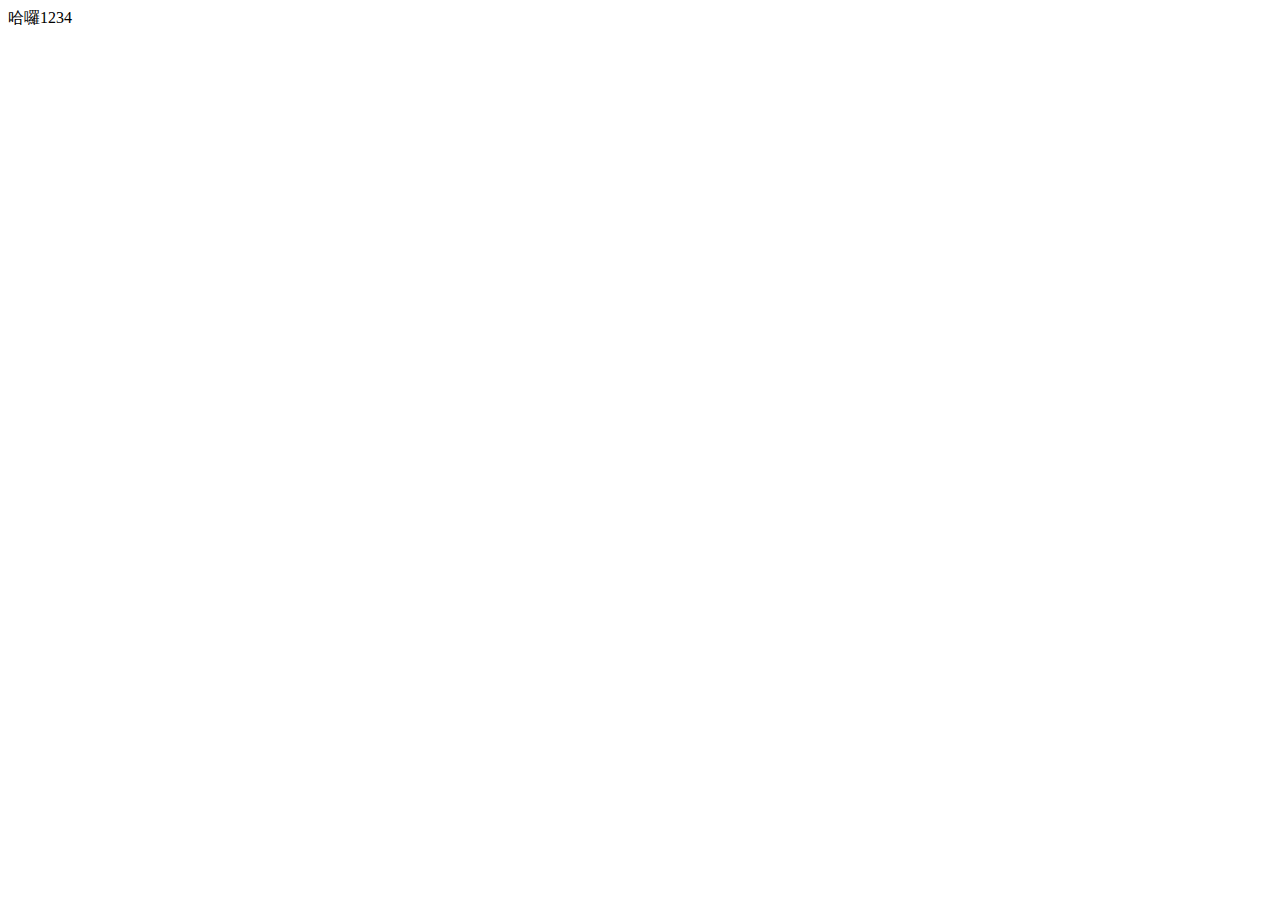
==== index.html @ 0e800beb "0907-桃園國際智慧城市-v0" ====
<!DOCTYPE html>
<html lang="zh-Hant">

<head>
	<meta http-equiv="Content-Type" content="text/html; charset=UTF-8">
	<title>
		桃園國際智慧城市</title>
	<meta name="google-site-verification" content="nozOqZHqlLv5Le445SuJELVwEjIlcJrhRwo9weWp9HE">
	<meta http-equiv="X-UA-Compatible" content="IE=edge">
	<meta name="description" content="">
	<meta name="viewport" content="width=device-width, initial-scale=1">
	<link rel="icon" href="/images/favicon.ico" type="image/x-icon">
	<link href="./styles/bootstrap-4.5.3/bootstrap.min.css" rel="stylesheet">
	<link href="./styles/fontawesome-free-5.15.2/css/all.css" rel="stylesheet" type="text/css">
	<link href="./styles/theme_19.1.css" rel="stylesheet" type="text/css">
	<style type="text/css"></style>

</head>

<body>
哈囉1234
</body>

<script type="text/javascript" src="./script/jquery-3.5.1.min.js"></script>
<script type="text/javascript" src="./script/bootstrap-4.5.3/bootstrap.min.js"></script>
<script type="text/javascript" src="./script/bootstrap-4.5.3/bootstrap.js"></script>

<script>

</script>



</html>
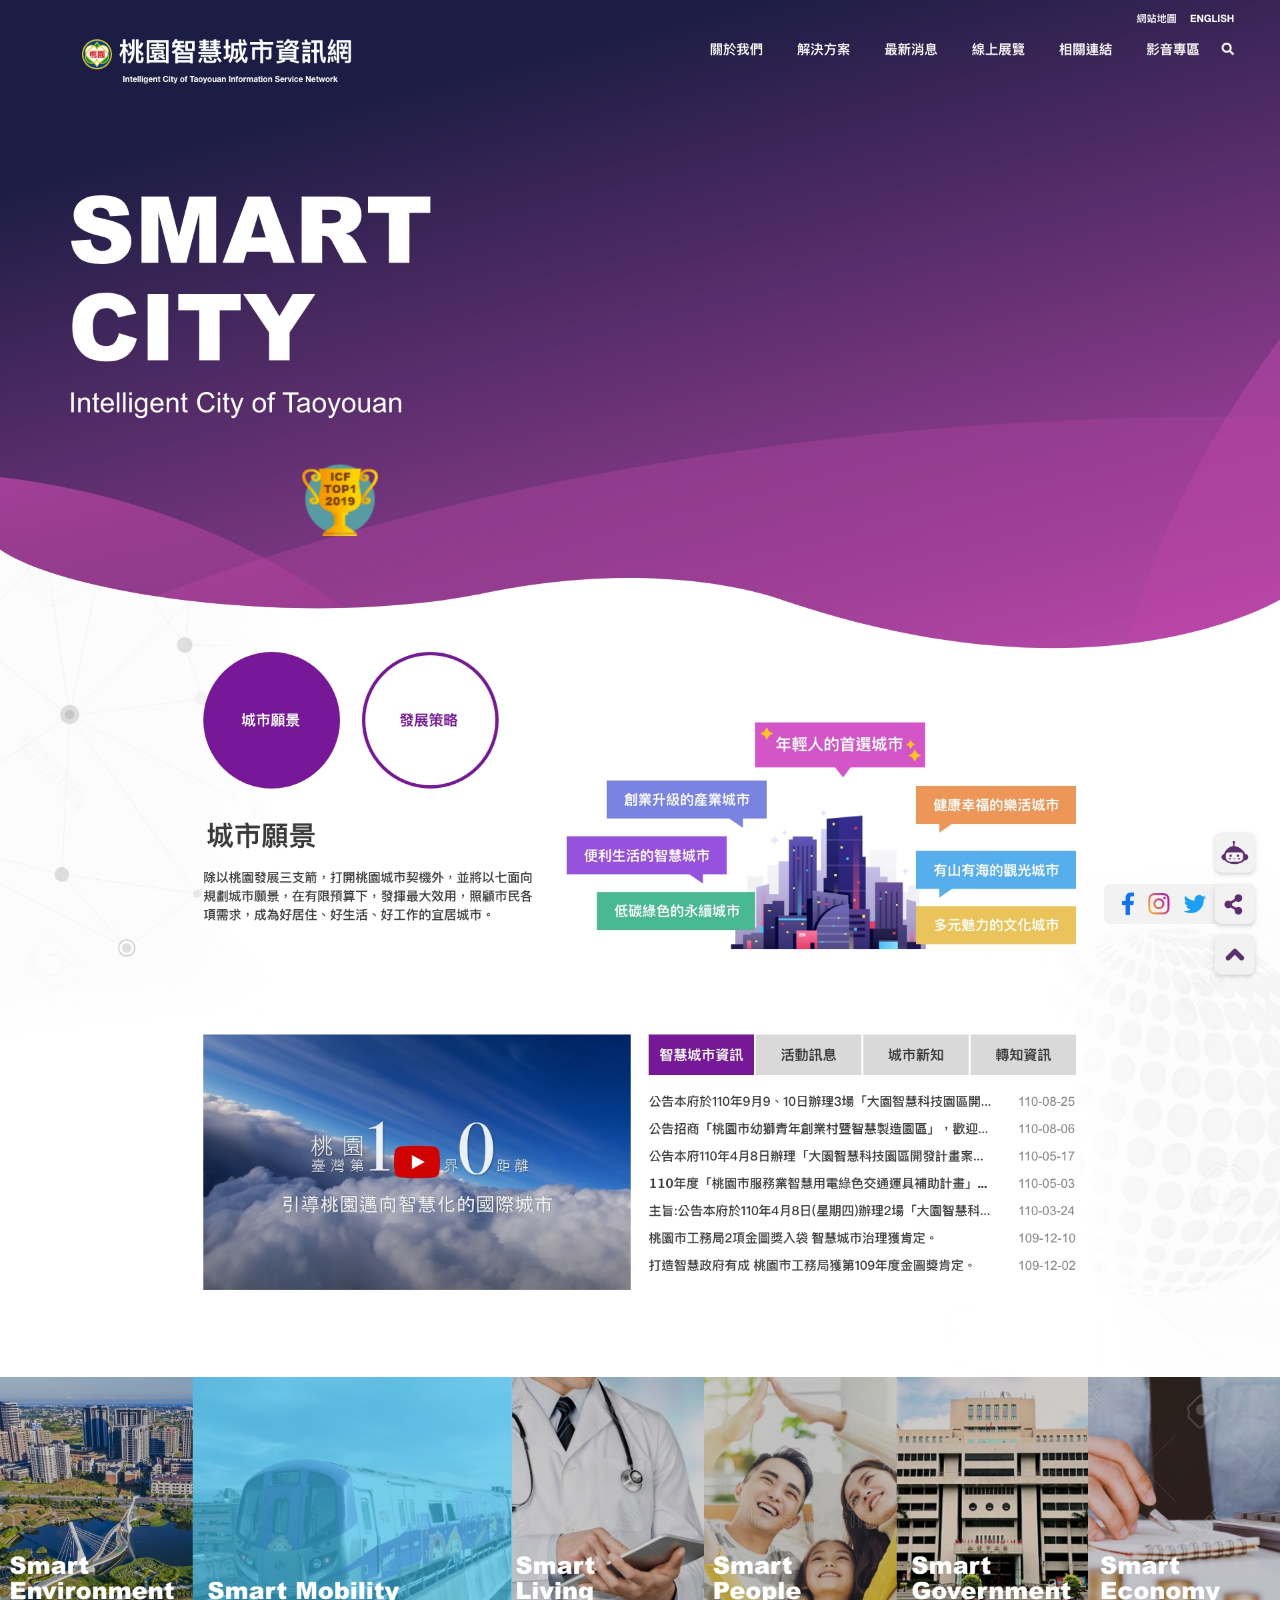
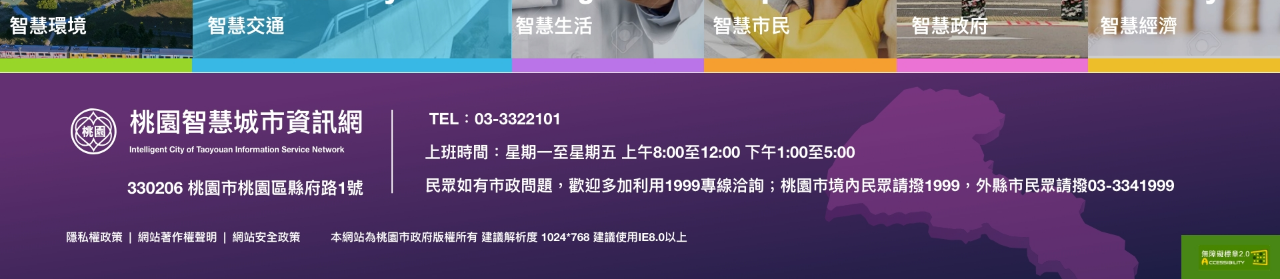
==== commit 7070b73b: "0907-國際智慧城市-v1" ====
--- a/index.html
+++ b/index.html
@@ -18,7 +18,7 @@
 </head>
 
 <body>
-哈囉1234
+	<img class="w-100" src="./img/indexBack.jpg" alt="">
 </body>
 
 <script type="text/javascript" src="./script/jquery-3.5.1.min.js"></script>
--- a/styles/theme_19.1.css
+++ b/styles/theme_19.1.css
@@ -0,0 +1,20410 @@
+@import url(//fonts.googleapis.com/css?family=Ubuntu:300,400,500,700,300italic,400italic,500italic,700italic);
+@import url(//fonts.googleapis.com/css?family=Open+Sans:300italic,400italic,600italic,700italic,800italic,400,300,600,700,800);
+
+
+/* g-來附議/想提議 13764 */
+/* r-來監督 14622 */
+/*j-參與式預算_首頁/聯絡我們/歷史紀錄/搜尋結果頁/來附議首頁明頁 14869 */
+:root {
+    --primary: #F5DF4D !important;
+    --primary-second: #fff9d0 !important;
+    --primary-opacity: #f5df4da7 !important;
+    --primary-light: #FFFCEA !important;
+    --primary-hover: #e1cc48 !important;
+    --secondary: #48ABC3 !important;
+    --secondary-light: #f5fbfc !important;
+    --gray: #ACACAC !important;
+    --gray-text: #989898 !important;
+    --gray-lighter: #E3E0E0 !important;
+    --gray-light: #f0f0f0 !important;
+    --gray-lightest: #f0f0f0 !important;
+    --gray-hover: #c6c6c6 !important;
+    --dark: #4B4B4B !important;
+    --blue: #48ABC3 !important;
+    --blue-focus: #3e99af !important;
+    --white: #FFF !important;
+    --black: #4B4B4B !important;
+    --alert: #f76570 !important;
+    --light: #f7f7f7 !important;
+    --th-orange: #facc4f;
+    --th-blue: #91d2f5;
+    --th-pink: #f49797;
+    --blue-focus: #3e99af !important;
+    --white: #FFF !important;
+    --black: #4B4B4B !important;
+    --alert: #f76570 !important;
+    --line-green: #00d300 !important;
+    --fb-blue: #6690d9;
+    --link-hover: #5477b4;
+    --img-bg: #edf7f9 !important;
+    --wrap-bg: #f3f3f3 !important;
+
+}
+
+body,
+div,
+dl,
+dt,
+dd,
+ul,
+ol,
+li,
+h1,
+.h1,
+h2,
+.h2,
+h3,
+.h3,
+h4,
+.h4,
+h5,
+.h5,
+h6,
+.h6,
+pre,
+form,
+fieldset,
+blockquote {
+    margin: 0;
+    padding: 0;
+    font-weight: normal !important;
+    font-size: 18px;
+    -webkit-print-color-adjust: exact;
+    line-height: 1.45;
+}
+
+ol li {
+    margin-left: 22px;
+}
+
+h2 {
+    font-size: 30px;
+    display: flex !important;
+    align-items: center !important;
+    font-weight: 500 !important;
+}
+
+h2 i {
+    margin-right: 10px;
+}
+
+h2 img {
+    margin-right: 10px;
+}
+
+input[type=checkbox]+label,
+input[type=radio]+label {
+    width: auto;
+}
+
+
+.input:focus,
+textarea:focus,
+.form-control:focus {
+    outline: none !important;
+    box-shadow: 0 0 0 0.2rem var(--secondary) !important;
+}
+
+.note-wrap.accordion button:focus {
+    outline: none !important;
+    box-shadow: 0 0 0 0.2rem var(--secondary) !important;
+}
+
+.note-wrap.accordion button:focus {
+    padding: 10px 20px !important;
+    ;
+}
+
+button:focus {
+    outline: none !important;
+    box-shadow: 0 0 0 0.2rem var(--secondary) !important;
+}
+
+.selection textarea:focus,
+.select2-container:focus,
+.select2-container--default .select2-search--inline .select2-search__field:focus {
+    outline: none !important;
+    border: none !important;
+    border-color: transparent !important;
+}
+
+.selection textarea:focus {
+    top: -2px;
+    left: -2px;
+    width: 100%;
+    height: 43px !important;
+    padding: 8px 16px;
+    border-radius: 30px;
+    -webkit-border-radius: 30px;
+    -moz-border-radius: 30px;
+    -ms-border-radius: 30px;
+    -o-border-radius: 30px;
+}
+
+a {
+    display: inline-block;
+    color: var(--dark) !important;
+    cursor: pointer;
+    text-decoration: none !important;
+}
+
+[type=button] {
+    -webkit-appearance: none;
+}
+
+.modal-body a {
+    color: var(--blue) !important;
+}
+
+a:hover {
+    text-decoration: none !important;
+}
+
+::selection {
+    background-color: #f6eb94;
+}
+
+p,
+.card-title {
+    margin-bottom: 0.6rem;
+}
+
+.btn-primary,
+#endorsePage a button,
+.black_btn_1,
+.ui-dialog .ui-dialog-buttonpane button {
+    color: var(--dark) !important;
+    background-color: var(--primary) !important;
+    border-color: var(--primary) !important;
+}
+
+.btn-primary-b {
+    color: var(--dark) !important;
+    background-color: var(--primary) !important;
+    border-color: var(--primary) !important;
+    padding: 10px 30px !important;
+}
+
+
+#endorsePage a .btn-close-b {
+    color: var(--dark) !important;
+    background-color: var(--gray-lighter) !important;
+    border-color: var(--gray-lighter) !important;
+    padding: 10px 40px !important;
+    word-break: keep-all;
+}
+
+.btn-close-b {
+    color: var(--dark) !important;
+    background-color: var(--gray-lighter) !important;
+    border-color: var(--gray-lighter) !important;
+    padding: 10px 40px !important;
+    word-break: keep-all;
+}
+
+.btn-close-b:hover {
+    background-color: var(--gray-hover) !important;
+}
+
+
+
+.btn-primary-outline,
+#endorsePage .gray_btn {
+    color: var(--dark) !important;
+    background-color: var(--white) !important;
+    font-weight: 600 !important;
+    border: 1px solid var(--primary) !important;
+}
+
+.btn-primary-outline {
+    padding: 10px 30px !important;
+}
+
+.btn-primary-outline-b {
+    color: var(--dark) !important;
+    background-color: var(--white) !important;
+    border: 2px solid var(--primary) !important;
+    padding: 8px 40px !important;
+    width: auto;
+}
+
+.btn-primary-outline:hover,
+.btn-primary-outline-b:hover,
+#endorsePage .gray_btn:hover {
+    background-color: var(--primary) !important;
+}
+
+
+.btn-primary-outline {
+    color: var(--dark) !important;
+    font-weight: 600 !important;
+}
+
+.aabtn-content {
+    position: absolute;
+    top: -17px;
+}
+
+label {
+    display: inline-block;
+    position: relative;
+    margin: 0.6rem 0 0.3rem !important;
+    width: 100%;
+    cursor: pointer;
+}
+
+label span {
+    white-space: nowrap;
+}
+
+input,
+select,
+span.select2-container--focus,
+.select2-selection--multiple {
+    position: relative;
+    width: 100%;
+    height: 50px !important;
+    padding: 10px 16px;
+    margin-bottom: 0.5rem;
+    border: 1px solid var(--gray-lighter) !important;
+    border-radius: 10px;
+    -webkit-border-radius: 10px;
+    -moz-border-radius: 10px;
+    -ms-border-radius: 10px;
+    -o-border-radius: 10px;
+}
+
+textarea {
+    height: 50px;
+}
+
+select {
+    background: none !important;
+    background-color: none !important;
+}
+
+span.select2-container--focus,
+.select2-selection--multiple {
+    min-height: 50px !important;
+    height: auto !important;
+}
+
+.select2-container .select2-search--inline .select2-search__field {
+    position: absolute;
+    top: 6px;
+    left: 15px;
+    height: 30px !important;
+    width: 100%;
+    padding: 6px;
+    padding-left: 15px;
+}
+
+.select2-search textarea:focus {
+    box-shadow: none !important;
+}
+
+.select2-selection.select2-selection--multiple,
+.select2-selection.select2-selection--multiple:focus,
+.select2-search__field,
+.select2-search__field:focus {
+    border: none !important;
+    outline: none !important;
+}
+
+.select2-container--open .select2-dropdown--below,
+.select2-selection.select2-selection--multiple {
+    border: 1px solid var(--gray-lighter) !important;
+    border-radius: 5px;
+    -webkit-border-radius: 5px;
+    -moz-border-radius: 5px;
+    -ms-border-radius: 5px;
+    -o-border-radius: 5px;
+}
+
+ul.select2-selection__rendered {
+    display: inherit !important;
+    white-space: initial;
+}
+
+ul.select2-selection__rendered li {
+    margin: 5px !important;
+}
+
+.select2-container--default .select2-selection--multiple {
+    min-width: 243px;
+    margin-right: 20px;
+}
+
+.select2-container--default .select2-selection--multiple .select2-selection__choice {
+    background-color: var(--gray-light) !important;
+    border: none !important;
+    z-index: 9;
+}
+
+.select2-selection.select2-selection--multiple {
+    padding-top: 6px !important;
+}
+
+.select2-container--open:focus,
+.select2-container--below.select2-container--focus {
+    margin-bottom: 0;
+    border: none !important;
+}
+
+span.select2-container--focus {
+    padding: 0 !important;
+}
+
+.select2-selection__clear {
+    display: none;
+}
+
+.select2-selection__choice__remove {
+    border: none !important;
+}
+
+input,
+select,
+.select2-selection.select2-selection--multiple {
+    border-radius: 50px !important;
+    -webkit-border-radius: 50px !important;
+    -moz-border-radius: 50px !important;
+    -ms-border-radius: 50px !important;
+    -o-border-radius: 50px !important;
+}
+
+select {
+    max-width: 300px;
+}
+
+.signup-page select {
+    max-width: 100%;
+}
+
+/* textarea {
+    height: 120px;
+} */
+
+.icon-input-group input,
+.icon-input-group textarea,
+.icon-input-group select {
+    text-indent: 2rem;
+}
+
+h2:before {
+    margin-right: 10px;
+}
+
+div[class*="-page"] h2:before,
+.icon-input-group label:before,
+label.required:after,
+.i-eye {
+    content: "";
+    position: absolute;
+    left: 0;
+    top: -5px;
+    width: 40px;
+    height: 40px;
+    background-position: center;
+    background-repeat: no-repeat;
+    z-index: 1;
+}
+
+label.required:after {
+    content: "*";
+    top: 6px;
+    left: 38px;
+    color: var(--gray);
+    font-size: 0.9rem;
+    z-index: 2;
+    background-image: none;
+}
+
+.signin-page .h5 {
+    border-top: 2px dashed var(--gray-light);
+    padding-top: 22px;
+    margin: 1.4rem 4.5rem;
+    width: 70%;
+}
+
+.signin-page .login-type-wrap {
+    width: 38%;
+}
+
+@media screen and (max-width:980px) {
+    .signin-page .login-type-wrap {
+        width: 70%;
+    }
+}
+
+@media screen and (max-width:580px) {
+    .signin-page .login-type-wrap {
+        width: 90%;
+    }
+
+    .signin-page .h5 {
+        margin: 1.4rem 0rem;
+    }
+
+}
+
+.signin-page h2:before {
+    background-image: url(../images/i-signin.svg);
+}
+
+.signup-page h2:before {
+    background-image: url(../images/i-signup.svg);
+}
+
+.propose-page h2::before {
+    background-image: url(../images/i-propose.svg);
+    top: -5px;
+}
+
+
+
+.policy-page h2:before {
+    background-image: url(../images/title-icon-opinion.svg);
+}
+
+.proposal-read-page h2:before,
+.proposal-send-page h2:before {
+    content: url(../images/i-proposal.svg) !important;
+    left: 9px !important;
+    top: -1px !important;
+}
+
+.budget-proposal-page h2:before {
+    content: url(../images/i-proposal.svg) !important;
+    left: 9px !important;
+    top: -1px !important;
+}
+
+
+.icon-input-group label {
+    position: relative;
+}
+
+.icon-input-group label:before {
+    left: 14px;
+    top: 3px;
+}
+
+.icon-input-group label.name:before {
+    background-image: url(../images/i-person.svg);
+}
+
+.icon-input-group label.link:before {
+    background-image: url(../images/i-link.svg);
+}
+
+.icon-input-group label.voting:before {
+    background-image: url(../images/i-vote.svg);
+}
+
+.icon-input-group label.idcard:before {
+    background-image: url(../images/i-idcard.svg);
+}
+
+.icon-input-group label.image:before {
+    background-image: url(../images/i-image.svg);
+}
+
+.icon-input-group label.title:before {
+    background-image: url(../images/i-title.svg);
+}
+
+.icon-input-group label.youtube:before {
+    background-image: url(../images/i-youtube.svg);
+}
+
+.icon-input-group label.pdffile:before {
+    background-image: url(../images/i-pdffile.svg);
+}
+
+.icon-input-group label.article:before {
+    background-image: url(../images/i-article.svg);
+}
+
+.icon-input-group label.money:before {
+    background-image: url(../images/i-budget.svg);
+    top: 5px;
+}
+
+/* .icon-input-group label.joinweb:before {
+    background-image: url(../images/i-joinweb.svg);
+} */
+
+.icon-input-group label.slideshare:before {
+    background-image: url(../images/i-slideshare.svg);
+}
+
+.icon-input-group .city:before {
+    background-image: url(../images/i-address.svg);
+    top: 8px;
+}
+
+.icon-input-group label.content:before {
+    background-image: url(../images/i-content.svg);
+    top: 0px;
+}
+
+.icon-input-group .password:before {
+    background-image: url(../images/i-lock.svg);
+}
+
+.i-eye {
+    top: 3px;
+    left: auto;
+    right: 15px;
+    padding: 0;
+    background-color: #fff;
+}
+
+.i-eye img {
+    display: none;
+}
+
+.i-eye.show .i-eye-closed,
+.i-eye .i-eye-open {
+    display: inline-block;
+}
+
+.i-eye.show .i-eye-open {
+    display: none;
+}
+
+.icon-input-group .email:before {
+    background-image: url(../images/i-email.svg);
+}
+
+.icon-input-group .phone:before {
+    background-image: url(../images/i-phone.svg);
+    top: 6px;
+}
+
+a:focus,
+button:focus,
+input:focus,
+.menu_btn:focus,
+span.select2-container--focus,
+*:focus,
+.top .nav li.member .show:focus,
+.top .tool_bar .tool .tool_6 .show:focus,
+.top .nav li.fb:focus a,
+.top .nav li.fb a:focus,
+.discuss_top ul:first-child li select:focus,
+.discuss_box .new .add_tool .right_part_1 .visit_form .input:focus,
+.chart_area .right_part select:focus,
+.chart_area .right_part input:focus,
+.sequence_tool ul li select:focus,
+.input_ckbox.cfix:focus,
+input.cfocus:focus {
+    border: none;
+    outline: 2px solid var(--blue-focus);
+}
+
+button {
+    background-color: rgba(255, 255, 255, 0);
+}
+
+.alert-wrap {
+    padding-left: 18px;
+    font-size: .9rem;
+}
+
+.alert-wrap img {
+    width: 15px;
+    vertical-align: sub;
+}
+
+.alert {
+    color: var(--alert);
+    padding: 0px 0 0 2px;
+}
+
+.extra-link-loca {
+    position: absolute;
+    right: 0;
+    font-size: 1rem;
+}
+
+.form-group {
+    margin-bottom: 0 !important;
+    padding: 0 10px;
+}
+
+form.apply label {
+    display: inline-flex;
+    align-items: center;
+}
+
+form.apply label p {
+    margin-bottom: 0;
+    font-weight: normal !important;
+}
+
+.form-group input[type=checkbox]+label:before,
+.form-group input[type=checkbox]:checked+label:before,
+.form-group input[type=radio]+label:before,
+.form-group input[type=radio]:checked+label:before,
+input.bigCheckbox {
+    width: 35px;
+    height: 35px;
+}
+
+input.bigCheckbox {
+    display: inline-block;
+    margin-top: 0;
+    transform: inherit;
+    font-size: inherit;
+    zoom: 0;
+}
+
+.form-group input[type=checkbox]+label:before,
+.form-group input[type=checkbox]:checked+label:before,
+.form-group input[type=radio]+label:before,
+.form-group input[type=radio]:checked+label:before {
+    content: '';
+    top: 1px;
+    left: 0;
+    position: relative;
+    display: inline-block;
+    vertical-align: middle;
+    border: 1px solid var(--gray);
+    padding: 10px;
+    margin-right: 8px;
+    border-radius: 3px;
+    -webkit-border-radius: 3px;
+    -moz-border-radius: 3px;
+    -ms-border-radius: 3px;
+    -o-border-radius: 3px;
+}
+
+.form-group .eight-icon-wrapper input[type=checkbox]+label:before {
+    border-color: #000;
+    background-color: var(--primary) !important;
+    border-radius: 50%;
+    width: 7.9em;
+    height: 7.9em;
+    position: relative;
+    right: 50px !important;
+    margin: 0px !important;
+    opacity: 0;
+}
+
+
+.form-group input[type=checkbox]:checked+label:before {
+    border-color: var(--primary);
+    background-color: var(--primary);
+}
+
+.form-group input[type=checkbox]:checked+label:after,
+.form-group input[type=radio]:checked+label:after {
+    content: '';
+    position: absolute;
+    top: 11px;
+    left: 13px;
+    width: 20px;
+    height: 15px;
+    background-image: url(../images/i-checked-dark.svg);
+}
+
+.form-group input[type=radio]+label:before,
+.form-group input[type=radio]:checked+label:before,
+.form-group input[type=radio]:checked+label:after {
+    border-radius: 50%;
+    -webkit-border-radius: 50%;
+    -moz-border-radius: 50%;
+    -ms-border-radius: 50%;
+    -o-border-radius: 50%;
+}
+
+.form-group input[type=checkbox]:checked+label:after,
+.form-group input[type=radio]:checked+label:after {
+    content: '';
+    position: absolute;
+    top: 11px;
+    left: 9px;
+    width: 20px;
+    height: 15px;
+    background-image: url(../images/i-checked-dark.svg);
+    z-index: 9;
+}
+
+.form-group input[type=radio]:checked+label:after {
+    content: '';
+    position: absolute;
+    top: 7px;
+    left: 6px;
+    width: 23px;
+    height: 23px;
+    background-color: var(--primary);
+    background-image: none;
+    border: 2px solid #fff;
+}
+
+.form-group input[type=checkbox],
+.form-group input[type=radio] {
+    display: none;
+    padding: 0;
+    margin-bottom: 0;
+    height: initial;
+    width: initial;
+}
+
+.form-group input[type=checkbox]+label,
+.form-group input[type=radio]+label {
+    margin-right: 15px !important;
+}
+
+.vertical-step-wrap .step {
+    padding-bottom: 10px;
+    margin-bottom: 10px;
+    border-bottom: 2px dashed var(--gray-light);
+}
+
+.vertical-step-wrap li {
+    list-style: none;
+}
+
+.vertical-step-wrap .step:last-child {
+    border: none;
+    margin-bottom: 0;
+    padding-bottom: 0;
+}
+
+::placeholder {
+    color: var(--gray) !important;
+}
+
+textarea::-webkit-input-placeholder {
+    color: var(--gray) !important;
+    font-size: 1.1rem !important;
+}
+
+textarea:-moz-placeholder {
+    /* Firefox 18- */
+    color: var(--gray) !important;
+    font-size: 1.1rem !important;
+}
+
+textarea::-moz-placeholder {
+    /* Firefox 19+ */
+    color: var(--gray) !important;
+    font-size: 1.1rem !important;
+}
+
+textarea:-ms-input-placeholder {
+    color: var(--gray) !important;
+    font-size: 1.1rem !important;
+}
+
+textarea::placeholder {
+    color: var(--gray) !important;
+    font-size: 1.1rem !important;
+}
+
+.order_table {
+    border-collapse: collapse;
+    border-spacing: 0
+}
+
+
+fieldset,
+img {
+    border: 0
+}
+
+img {
+    margin: 0;
+    padding: 0
+}
+
+q:before,
+q:after {
+    content: ''
+}
+
+abbr,
+acronym {
+    border: 0
+}
+
+.ul {
+    list-style: none
+}
+
+.lileft li {
+    float: left
+}
+
+.block,
+.block a,
+.block span {
+    display: block
+}
+
+/* 彈窗 */
+
+.ui-widget-header {
+    margin-top: 8px;
+    margin-left: -5px;
+    width: calc(100% + 10px);
+    text-align: left !important;
+    border-radius: 0 !important;
+    border: 1px solid var(--primary) !important;
+    background: var(--primary) !important;
+    color: var(--dark) !important;
+}
+
+.ui-widget.ui-widget-content {
+    border: 1px solid #fff;
+}
+
+.modal-header,
+.modal-footer {
+    border: none;
+}
+
+.modal-footer-scoller {
+    position: absolute;
+    bottom: 0px;
+    width: 100%;
+    height: 60px;
+    left: 0px;
+    /* Permalink - use to edit and share this gradient: https://colorzilla.com/gradient-editor/#ffffff+0,ffffff+44,ffffff+100&0+0,1+44,1+100 */
+    background: -moz-linear-gradient(top, rgba(255, 255, 255, 0) 0%, rgba(255, 255, 255, 1) 44%, rgba(255, 255, 255, 1) 100%);
+    /* FF3.6-15 */
+    background: -webkit-linear-gradient(top, rgba(255, 255, 255, 0) 0%, rgba(255, 255, 255, 1) 44%, rgba(255, 255, 255, 1) 100%);
+    /* Chrome10-25,Safari5.1-6 */
+    background: linear-gradient(to bottom, rgba(255, 255, 255, 0) 0%, rgba(255, 255, 255, 1) 44%, rgba(255, 255, 255, 1) 100%);
+    /* W3C, IE10+, FF16+, Chrome26+, Opera12+, Safari7+ */
+    filter: progid:DXImageTransform.Microsoft.gradient(startColorstr='#00ffffff', endColorstr='#ffffff', GradientType=0);
+    /* IE6-9 */
+    border-bottom-right-radius: 15px;
+    border-bottom-left-radius: 15px;
+}
+
+.modal-header {
+    width: 100%;
+    margin: 0.8rem 0 0;
+    padding: 0.6rem 2.8rem 0.6rem 0.6rem;
+    background-color: var(--primary);
+
+}
+
+.modal-title {
+    width: 100%;
+    margin: 0 auto;
+    font-weight: bold;
+    font-size: 1.2rem;
+    text-align: center;
+    color: var(--black);
+}
+
+.modal-subtitle {
+    color: var(--blue);
+}
+
+.modal-footer {
+    justify-content: center;
+    padding: 0rem 1rem 2rem;
+}
+
+.modal-dialog {
+    max-width: 80%;
+    min-width: 350px;
+}
+
+.modal-content {
+    border-radius: 1rem;
+    position: relative;
+}
+
+.modal-checkFailed a {
+    display: contents
+}
+
+.agreeWebNorm-wrap a {
+    display: contents
+}
+
+/* .flex-between div {
+    display: flex;
+} */
+
+.header-bg {
+    width: 100%;
+    padding: 0.6rem;
+    text-align: center;
+    background: var(--primary);
+}
+
+.btn-close {
+    position: absolute;
+    right: 18px;
+    top: 30px;
+}
+
+.btn-loca {
+    margin: 20px 0px;
+    width: 100%;
+    text-align: center;
+}
+
+button,
+.btn,
+button.sm,
+.ui-dialog .ui-dialog-buttonpane button {
+    color: var(--dark);
+    outline: none;
+    padding: 3px 12px;
+    border-radius: 30px !important;
+    -webkit-border-radius: 30px !important;
+    -moz-border-radius: 30px !important;
+    -ms-border-radius: 30px !important;
+    -o-border-radius: 30px !important;
+}
+
+button,
+.btn,
+button.sm,
+.pages_show li:last-child button,
+.pages_show span,
+.pages_show li {
+    font-size: 1rem !important;
+}
+
+button:focus,
+.btn.focus,
+.btn:focus,
+.pages_show button {
+    box-shadow: none;
+}
+
+.pages_show input,
+#pageNumberInput {
+    width: inherit;
+    height: inherit;
+    border-radius: 30px;
+    text-align: center;
+}
+
+.btn-primary,
+.pages_show li:last-child button {
+    color: #4b4b4b !important;
+    background-color: var(--primary) !important;
+    border-color: var(--primary) !important;
+}
+
+.modal-header .close {
+    position: absolute;
+    right: 15px;
+    width: auto;
+    font-size: 1.8rem !important;
+}
+
+.pages_show li,
+#naviPageForm label,
+.pages_show select,
+.pages_show input,
+#pageNumberInput {
+    margin-top: 0 !important;
+    margin-bottom: 0 !important;
+}
+
+
+.page_number {
+    display: none;
+}
+
+@media(min-width: 866px) {
+    .pages_show {
+        display: inline-flex !important;
+        align-items: center;
+    }
+}
+
+@media(max-width: 865px) {
+
+    .pages_show li,
+    #naviPageForm label,
+    .pages_show select,
+    .pages_show input,
+    #pageNumberInput {
+        margin-top: 4px !important;
+    }
+}
+
+
+.btn-primary.disabled,
+.btn-primary:disabled {
+    background-color: var(--gray-light) !important;
+    border-color: var(--gray-light) !important;
+    cursor: default;
+}
+
+button.active,
+.btn-primary,
+.btn-primary-outline:hover {
+    color: var(--main);
+    background-color: var(--primary);
+}
+
+.btn-primary:hover,
+.pageination-btn:hover,
+#endorsePage a button:hover,
+.black_btn_1:hover,
+.ui-dialog .ui-dialog-buttonpane button:hover {
+    background-color: var(--primary-hover) !important;
+    border-color: var(--primary-hover) !important;
+}
+
+.btn-primary-outline {
+    background-color: var(--white);
+}
+
+.btn-primary,
+.btn-primary-outline {
+    padding: 8px 40px !important;
+    border: 1px solid var(--primary);
+    transition: .4s;
+    -webkit-transition: .4s;
+    -moz-transition: .4s;
+    -ms-transition: .4s;
+    -o-transition: .4s;
+    white-space: nowrap;
+    margin: 5px;
+    font-size: 1.15rem !important;
+}
+
+.btn-primary.disabled,
+.btn-primary:disabled,
+.black_btn_1.disabled,
+.btn-primary:disabled {
+    background-color: var(--gray-light) !important;
+    border-color: var(--gray-light) !important;
+    cursor: default;
+}
+
+.btn-sm {
+    padding: 8px 35px;
+    font-size: inherit;
+}
+
+button,
+.cursor {
+    cursor: pointer
+}
+
+button,
+input,
+select,
+textarea {
+    border: 0;
+    outline: 0;
+    color: var(--black);
+    margin-left: 5px;
+    margin-right: 5px;
+}
+
+footer textarea.form-control {
+    height: 160px;
+    padding: 11px 16px;
+    border-radius: 15px !important;
+    width: -webkit-fill-available;
+}
+
+.form-row>.col,
+.form-row>[class*=col-] {
+    padding-right: 8px;
+    padding-left: 8px;
+}
+
+button.noBackgroundImage {
+    background-image: none !important
+}
+
+a,
+a:hover {
+    text-decoration: none
+}
+
+a {
+    color: #555
+}
+
+a.line {
+    text-decoration: underline
+}
+
+/** a:hover {
+    color: var(--black) !important
+} **/
+
+.highlight,
+.link {
+    color: var(--secondary) !important
+}
+
+.strong {
+    font-weight: bold
+}
+
+.center {
+    text-align: center
+}
+
+.align_right {
+    text-align: right
+}
+
+.align_img {
+    vertical-align: middle
+}
+
+.scroll_style {
+    position: relative;
+    overflow: hidden
+}
+
+.scroll_area {
+    position: absolute;
+    top: 0;
+    left: 0;
+    width: 9999px
+}
+
+.inline_block {
+    display: inline-block;
+    *display: inline;
+    *zoom: 1
+}
+
+.img_box {
+    width: 185px;
+    height: 185px
+}
+
+/*.img_link {
+    width: 185px;
+    height: 185px;
+    text-align: center
+}
+
+.img_link img {
+    display: inline-block;
+    vertical-align: middle;
+    max-width: 178px;
+    max-height: 181px
+}*/
+
+.auto_img {
+    width: 100%;
+    height: auto
+}
+
+.img_full {
+    width: 100%
+}
+
+.img_half {
+    width: 50%
+}
+
+.hover_style .hover_item {
+    opacity: 0;
+    -moz-opacity: 0;
+    filter: alpha(opacity=0);
+    transition: opacity 1s;
+    -webkit-transition: opacity 1s;
+    -o-transition: opacity 1s;
+    -moz-transition: opacity 1s;
+    -ms-transition: opacity 1s
+}
+
+.hover_style:hover .hover_item {
+    opacity: 1;
+    -moz-opacity: 1;
+    filter: alpha(opacity=100);
+    transition: opacity 1s;
+    -webkit-transition: opacity 1s;
+    -o-transition: opacity 1s;
+    -moz-transition: opacity 1s;
+    -ms-transition: opacity 1s
+}
+
+* {
+    box-sizing: border-box
+}
+
+body {
+    background: var(--white);
+    font-size: 100%;
+    color: var(--black);
+    font-family: 'Microsoft JhengHei', 'Ubuntu', sans-serif;
+    line-height: 1.5
+}
+
+.wrapper {
+    width: 100%;
+    overflow: hidden;
+    position: relative;
+    z-index: 1
+}
+
+.clearfix:after {
+    content: ".";
+    display: block;
+    height: 0;
+    clear: both;
+    visibility: hidden
+}
+
+.clearfix {
+    zoom: 1
+}
+
+.clear {
+    clear: both
+}
+
+.fleft,
+.r_fleft {
+    float: left
+}
+
+.fright,
+.r_fright {
+    float: right
+}
+
+.fright li {
+    margin: 0px 6px !important;
+}
+
+.logo,
+.entranceLocal-logo,
+.audit-logo {
+    white-space: nowrap;
+    text-indent: 100%;
+    overflow: hidden;
+    font: 0/0 serif \9;
+    text-shadow: none \9;
+    color: transparent \9;
+    display: block;
+    width: 166px;
+    height: 58px;
+    float: left;
+    cursor: pointer;
+}
+
+
+.entranceLocal-logo.beta,
+.entranceLocal-logo.release,
+.audit-logo.beta,
+.audit-logo.release {
+    height: 65px;
+}
+
+.logo.release,
+.logo.beta,
+.entranceLocal-logo.release,
+.entranceLocal-logo.beta,
+.audit-logo.release,
+.audit-logo.beta {
+    -webkit-background-size: contain !important;
+    -o-background-size: contain !important;
+    background-size: contain !important;
+    position: absolute;
+    top: -15px;
+    left: 0
+}
+
+.logo.release {
+    background: url(../images/logo-main.svg) 50% 50% no-repeat;
+}
+
+.logo.beta {
+    background: url(../images/logo-main-b.svg) 50% 50% no-repeat;
+}
+
+.xinbei-logo.release {
+    background: url(../images/logo-xinbei.svg) 50% 50% no-repeat;
+}
+
+.taichung-logo.beta {
+    background: url(../images/logo-taichung-b.svg) 50% 50% no-repeat;
+}
+
+.taichung-logo.release {
+    background: url(../images/logo-taichung.svg) 50% 50% no-repeat;
+}
+
+.xinbei-logo.beta {
+    background: url(../images/logo-xinbei-b.svg) 50% 50% no-repeat;
+}
+
+
+.audit-logo.release {
+    background: url(../images/logo-audit.svg) 50% 50% no-repeat;
+}
+
+.audit-logo.beta {
+    background: url(../images/logo-audit-b.svg) 50% 50% no-repeat;
+}
+
+.chiayi-logo.beta {
+    background: url(../images/logo-chiayi-b.svg) 50% 50% no-repeat;
+}
+
+.chiayi-logo.release {
+    background: url(../images/logo-chiayi.svg) 50% 50% no-repeat;
+}
+
+.hsinchu-logo.beta {
+    background: url(../images/logo-hsinchu-b.svg) 50% 50% no-repeat;
+}
+
+.hsinchu-logo.release {
+    background: url(../images/logo-hsinchu.svg) 50% 50% no-repeat;
+}
+
+.hsinchuCounty-logo.beta {
+    background: url(../images/logo-hsinchuCounty-b.svg) 50% 50% no-repeat;
+}
+
+.hsinchuCounty-logo.release {
+    background: url(../images/logo-hsinchuCounty.svg) 50% 50% no-repeat;
+}
+
+.keelung-logo.beta {
+    background: url(../images/logo-keelung-b.svg) 50% 50% no-repeat;
+}
+
+.keelung-logo.release {
+    background: url(../images/logo-keelung.svg) 50% 50% no-repeat;
+}
+
+.kinmen-logo.beta {
+    background: url(../images/logo-kinmen-b.svg) 50% 50% no-repeat;
+}
+
+.kinmen-logo.release {
+    background: url(../images/logo-kinmen.svg) 50% 50% no-repeat;
+}
+
+.lianjiang-logo.beta {
+    background: url(../images/logo-lianjiang-b.svg) 50% 50% no-repeat;
+}
+
+.lianjiang-logo.release {
+    background: url(../images/logo-lianjiang.svg) 50% 50% no-repeat;
+}
+
+.penghu-logo.beta {
+    background: url(../images/logo-penghu-b.svg) 50% 50% no-repeat;
+}
+
+.penghu-logo.release {
+    background: url(../images/logo-penghu.svg) 50% 50% no-repeat;
+}
+
+.tainan-logo.beta {
+    background: url(../images/logo-tainan-b.svg) 50% 50% no-repeat;
+}
+
+.tainan-logo.release {
+    background: url(../images/logo-tainan.svg) 50% 50% no-repeat;
+}
+
+.taipei-logo.beta {
+    background: url(../images/logo-taipei-b.svg) 50% 50% no-repeat;
+}
+
+.taipei-logo.release {
+    background: url(../images/logo-taipei.svg) 50% 50% no-repeat;
+}
+
+.taitung-logo.beta {
+    background: url(../images/logo-taitung-b.svg) 50% 50% no-repeat;
+}
+
+.taitung-logo.release {
+    background: url(../images/logo-taitung.svg) 50% 50% no-repeat;
+}
+
+.taoyuan-logo.beta {
+    background: url(../images/logo-taoyuan-b.svg) 50% 50% no-repeat;
+}
+
+.taoyuan-logo.release {
+    background: url(../images/logo-taoyuan.svg) 50% 50% no-repeat;
+}
+
+.Changhua-logo.beta {
+    background: url(../images/logo/logo-Changhua-b.svg) 50% 50% no-repeat;
+}
+
+.Changhua-logo.release {
+    background: url(../images/logo/logo-Changhua.svg) 50% 50% no-repeat;
+}
+
+.Kaohsiung-logo.beta {
+    background: url(../images/logo/logo-Kaohsiung-b.svg) 50% 50% no-repeat;
+}
+
+.Kaohsiung-logo.release {
+    background: url(../images/logo/logo-Kaohsiung.svg) 50% 50% no-repeat;
+}
+
+.Miaoli-logo.beta {
+    background: url(../images/logo/logo-Miaoli-b.svg) 50% 50% no-repeat;
+}
+
+.Miaoli-logo.release {
+    background: url(../images/logo/logo-Miaoli.svg) 50% 50% no-repeat;
+}
+
+.Nantou-logo.beta {
+    background: url(../images/logo/logo-Nantou-b.svg) 50% 50% no-repeat;
+}
+
+.Nantou-logo.release {
+    background: url(../images/logo/logo-Nantou.svg) 50% 50% no-repeat;
+}
+
+.Pingtung-logo.beta {
+    background: url(../images/logo/logo-Pingtung-b.svg) 50% 50% no-repeat;
+}
+
+.Pingtung-logo.release {
+    background: url(../images/logo/logo-Pingtung.svg) 50% 50% no-repeat;
+}
+
+.Yilan-logo.beta {
+    background: url(../images/logo/logo-Yilan-b.svg) 50% 50% no-repeat;
+}
+
+.Yilan-logo.release {
+    background: url(../images/logo/logo-Yilan.svg) 50% 50% no-repeat;
+}
+
+.Yunlin-logo.beta {
+    background: url(../images/logo/logo-Yunlin-b.svg) 50% 50% no-repeat;
+}
+
+.Yunlin-logo.release {
+    background: url(../images/logo/logo-Yunlin.svg) 50% 50% no-repeat;
+}
+
+
+.hualien-logo.beta {
+    background: url(../images/logo/logo-hualien-b.svg) 50% 50% no-repeat;
+}
+
+.hualien-logo.release {
+    background: url(../images/logo/logo-hualien.svg) 50% 50% no-repeat;
+}
+
+.nav_mobile {
+    display: none
+}
+
+h2,
+h3,
+h4,
+h5,
+h6 {
+    margin-bottom: 0.5rem;
+}
+
+h2,
+.h2 {
+    position: relative;
+    font-size: 1.75rem;
+}
+
+div[class*="-page"] h2 {
+    padding-left: 2.8rem;
+}
+
+h3,
+.chart-description-wrap h4,
+.proposal_ht {
+    color: var(--blue);
+}
+
+h3,
+.h3,
+.proposal_ht {
+    font-size: 1.3rem !important;
+    margin: 25px 0 5px !important;
+}
+
+.proposal_ht {
+    margin: 4px 0 5px !important;
+}
+
+.join-detail .marb_30 {
+    margin-bottom: 10px !important;
+}
+
+.modal-body h3 {
+    font-size: 1.15rem;
+    margin: 15px 0 10px;
+}
+
+.modal-body h3,
+.modal-body h4 {
+    color: var(--main);
+}
+
+h4,
+.h4 {
+    font-size: 1.3rem !important;
+}
+
+.modal-body h4 {
+    font-size: 1.05rem;
+    margin: 10px 0 5px;
+}
+
+h5,
+.h5 {
+    font-size: 1.2rem
+}
+
+.modal hr {
+    display: inline-block;
+    width: 82%;
+    border-style: dashed;
+    border-color: var(--gray);
+}
+
+.nowrap {
+    white-space: nowrap;
+}
+
+.main {
+    width: 1200px;
+    margin: 0 auto
+}
+
+.new_version {
+    color: red
+}
+
+.more_powerful,
+.more_powerful p {
+    font-weight: bold
+}
+
+.hide {
+    display: none !important;
+}
+
+.red_line {
+    border-bottom-color: #fe5044
+}
+
+.green_line {
+    border-bottom-color: #8ecc33
+}
+
+.yellow_line {
+    border-bottom-color: #ffc600
+}
+
+.deepgreen_line {
+    border-bottom-color: #007e4a
+}
+
+.orange_style .date {
+    color: #fe692b
+}
+
+.green_style .date {
+    color: #81bf26
+}
+
+.red_style .date,
+.red_style .circle_chart span {
+    color: #eb4a3f
+}
+
+.yellow_style .date {
+    color: #ffc600
+}
+
+.demo_bg {
+    background-color: blue !important;
+    color: #fff;
+    font-size: 1.5rem;
+    text-align: center;
+    padding: 20px;
+}
+
+.white_bg {
+    background: #fff
+}
+
+.black_bg {
+    background: #444
+}
+
+.yellow_bg {
+    background: #ffcc1c
+}
+
+.green_bg {
+    background: #9bcd5f
+}
+
+.deepgreen_bg {
+    background: #67ab15
+}
+
+.orange_bg {
+    background: #ff6000
+}
+
+.deepgray_bg {
+    background: #ddd
+}
+
+.gray_bg {
+    background: #f0f0f0
+}
+
+.lightred_bg {
+    background: #fbd3c3
+}
+
+.title_style {
+    line-height: 60px;
+    margin-bottom: 20px !important;
+}
+
+/* .title_style span {
+    padding: 0 0 5px 0;
+    border-bottom-width: 4px;
+    border-bottom-style: solid
+}
+*/
+
+.title_style_2 {
+    font-weight: bold;
+    font-size: 24px;
+    background: url(../images/index_1_new_03.jpg) 0 50% repeat-x
+}
+
+.title_style_2 p {
+    padding: 0 20px;
+    background: #fff
+}
+
+.title_style_2 p span {
+    font-family: 'Ubuntu', sans-serif;
+    margin: 0 20px 0 0
+}
+
+.marb_10 {
+    margin-bottom: 10px
+}
+
+.marb_20 {
+    margin-bottom: 20px !important
+}
+
+.marb_30 {
+    margin-bottom: 30px
+}
+
+.marb_40 {
+    margin-bottom: 1.5px
+}
+
+.marb_50 {
+    margin-bottom: 50px
+}
+
+.marb_60 {
+    margin-bottom: 60px
+}
+
+.padd_30 {
+    padding: 30px
+}
+
+.padd_50 {
+    padding-top: 50px;
+    padding-bottom: 50px
+}
+
+.padd_80 {
+    padding-top: 80px;
+    padding-bottom: 80px
+}
+
+.page_padd {
+    padding-top: 119px
+}
+
+.padd_b80 {
+    padding-bottom: 80px
+}
+
+.box_padding {
+    padding-top: 70px;
+    padding-bottom: 70px
+}
+
+.padbottom_80 {
+    padding-bottom: 80px
+}
+
+.padbottom_10 {
+    padding-bottom: 10px
+}
+
+.padbottom_30 {
+    padding-bottom: 30px
+}
+
+.btn_go {
+    background: #aaa;
+    height: 28px;
+    color: #fff;
+    font-size: 14px;
+    border-radius: 2px;
+    box-shadow: 0 2px 0 #796a6a
+}
+
+.btn_size_full {
+    width: 100%;
+    height: 43px
+}
+
+.btn_size_170 {
+    width: 170px;
+    height: 43px;
+    font-size: 15px
+}
+
+.btn_size_padd20 {
+    padding: 0 20px;
+    height: 40px
+}
+
+.white_btn {
+    border-radius: 2px;
+    background: #fff;
+    border-bottom: 3px solid #e4e4e4;
+    transition: background .5s;
+    -webkit-transition: background .5s;
+    -moz-transition: background .5s;
+    -o-transition: background .5s;
+    -ms-transition: background .5s
+}
+
+.white_btn:hover,
+.gray_btn:hover {
+    background: #eee;
+    transition: background .5s;
+    -webkit-transition: background .5s;
+    -moz-transition: background .5s;
+    -o-transition: background .5s;
+    -ms-transition: background .5s
+}
+
+a.white_btn,
+a.gray_btn {
+    line-height: 40px;
+    color: #555
+}
+
+.gray_btn {
+    border-radius: 2px;
+    background: var(--gray-light);
+    border-bottom: 3px solid #e4e4e4;
+    transition: background .5s;
+    -webkit-transition: background .5s;
+    -moz-transition: background .5s;
+    -o-transition: background .5s;
+    -ms-transition: background .5s
+}
+
+.yellow_btn {
+    background: #fbc509;
+    border-radius: 2px;
+    border: 1px solid #dcb632;
+    border-bottom: 3px solid #dcb632;
+    color: #fff;
+    transition: background .5s;
+    -webkit-transition: background .5s;
+    -moz-transition: background .5s;
+    -o-transition: background .5s;
+    -ms-transition: background .5s
+}
+
+.yellow_btn:hover {
+    background: #efbb06;
+    transition: background .5s;
+    -webkit-transition: background .5s;
+    -moz-transition: background .5s;
+    -o-transition: background .5s;
+    -ms-transition: background .5s
+}
+
+.green_btn {
+    background: #70b405;
+    border-radius: 2px;
+    border-bottom: 3px solid #5e8722;
+    color: #fff;
+    transition: background .5s;
+    -webkit-transition: background .5s;
+    -moz-transition: background .5s;
+    -o-transition: background .5s;
+    -ms-transition: background .5s
+}
+
+.green_btn:hover {
+    background: #65a206;
+    transition: background .5s;
+    -webkit-transition: background .5s;
+    -moz-transition: background .5s;
+    -o-transition: background .5s;
+    -ms-transition: background .5s
+}
+
+.orange_btn {
+    background: #fc673b;
+    border-radius: 2px;
+    border-bottom: 3px solid #d94c22;
+    color: #fff;
+    transition: background .5s;
+    -webkit-transition: background .5s;
+    -moz-transition: background .5s;
+    -o-transition: background .5s;
+    -ms-transition: background .5s
+}
+
+.orange_btn:hover {
+    background: #ee6137;
+    transition: background .5s;
+    -webkit-transition: background .5s;
+    -moz-transition: background .5s;
+    -o-transition: background .5s;
+    -ms-transition: background .5s
+}
+
+.blue_btn {
+    background: #2084d1;
+    border-radius: 2px;
+    border-bottom: 3px solid #19649e;
+    color: #fff;
+    transition: background .5s;
+    -webkit-transition: background .5s;
+    -moz-transition: background .5s;
+    -o-transition: background .5s;
+    -ms-transition: background .5s
+}
+
+.blue_btn:hover {
+    background: #1d7cc6;
+    color: #fff;
+    transition: background .5s;
+    -webkit-transition: background .5s;
+    -moz-transition: background .5s;
+    -o-transition: background .5s;
+    -ms-transition: background .5s
+}
+
+.follow_icon {
+    height: 40px;
+    padding: 0 20px
+}
+
+.follow_icon p {
+    background: url(../images/lecture_detail_21.png) 0 50% no-repeat;
+    padding-left: 32px;
+    line-height: 22px
+}
+
+.ok_icon p {
+    background: url(../images/lecture_detail_32.png) 0 50% no-repeat;
+    padding-left: 63px
+}
+
+.unok_icon p {
+    background: url(../images/lecture_detail_35.png) 0 50% no-repeat;
+    padding-left: 63px
+}
+
+.note {
+    border: 2px solid #fbc509;
+    box-shadow: #666 0 1px 1px
+}
+
+.note_pop {
+    display: none;
+    width: 400px;
+    border-radius: 10px;
+    position: absolute;
+    top: 60px;
+    left: 50%;
+    margin-left: 60px;
+    background: #fbc509;
+    z-index: 20;
+    box-shadow: #666 0 1px 1px
+}
+
+.note_pop .angle {
+    display: block;
+    width: 18px;
+    height: 10px;
+    position: absolute;
+    top: -10px;
+    left: 50%;
+    margin-left: -9px;
+    background: url(../images/angle_up.png) top center no-repeat
+}
+
+.note_pop .note_box {
+    position: relative
+}
+
+.note_pop .note_top {
+    padding: 20px
+}
+
+.note_pop h4 {
+    color: #fff;
+    line-height: 30px
+}
+
+.note_pop .note_top button {
+    height: 30px;
+    padding: 0 10px
+}
+
+.note_pop .note_txt {
+    background: #fff;
+    padding: 20px;
+    margin-bottom: 2px;
+    box-shadow: #aaa 0 1px 2px
+}
+
+.note_pop .next {
+    width: 100%;
+    height: 40px;
+    border-bottom-left-radius: 10px;
+    border-bottom-right-radius: 10px;
+    background: #fbc509
+}
+
+.note_pop .next p {
+    background: url(../images/index_2_3_s_03.png) right 50% no-repeat;
+    padding-right: 29px
+}
+
+iframe p {
+    font-size: 1rem !important;
+}
+
+/* 背景圖 */
+
+.bg-img,
+.bg-icon:before {
+    background-color: transparent;
+    background-position: center center;
+    background-repeat: no-repeat;
+    background-size: contain;
+}
+
+/* 排版 */
+
+.margin-auto {
+    margin: 0 auto;
+}
+
+.flex-between {
+    display: -webkit-inline-box !important;
+    display: -ms-inline-flexbox !important;
+    display: inline-flex !important;
+    -webkit-box-pack: justify !important;
+    -ms-flex-pack: justify !important;
+    justify-content: space-between !important;
+    -webkit-box-align: center !important;
+    -ms-flex-align: center !important;
+    align-items: center !important;
+    /* text-align: left; */
+    width: 100%;
+    flex-wrap: wrap;
+}
+
+.flex-center {
+    display: -webkit-inline-box !important;
+    display: -ms-inline-flexbox !important;
+    display: inline-flex !important;
+    -webkit-box-pack: center !important;
+    -ms-flex-pack: center !important;
+    justify-content: center !important;
+    -webkit-box-align: center !important;
+    -ms-flex-align: center !important;
+    align-items: center !important;
+    text-align: center;
+}
+
+.flex-wrap {
+    flex-wrap: wrap;
+}
+
+.flex-nowrap {
+    flex-wrap: nowrap;
+}
+
+.flex-wrap-start {
+    display: flex;
+    align-items: center;
+    justify-content: flex-start;
+    flex-wrap: wrap;
+}
+
+.flex-middle {
+    display: -webkit-inline-box !important;
+    display: -ms-inline-flexbox !important;
+    display: inline-flex !important;
+    -webkit-box-align: center !important;
+    -ms-flex-align: center !important;
+    align-items: center !important;
+}
+
+.flex-bottom {
+    display: -webkit-inline-box !important;
+    display: -ms-inline-flexbox !important;
+    display: inline-flex !important;
+    -webkit-box-align: end !important;
+    -ms-flex-align: end !important;
+    align-items: flex-end !important;
+}
+
+.flex-start,
+.form-wrapper {
+    display: -webkit-inline-box !important;
+    display: -ms-inline-flexbox !important;
+    display: inline-flex !important;
+    -webkit-box-pack: start;
+    -ms-flex-pack: start;
+    justify-content: flex-start;
+    -webkit-box-align: center !important;
+    -ms-flex-align: center !important;
+    align-items: center !important;
+}
+
+.flex-end {
+    display: -webkit-inline-box !important;
+    display: -ms-inline-flexbox !important;
+    display: inline-flex !important;
+    -webkit-box-pack: end !important;
+    -ms-flex-pack: end !important;
+    justify-content: flex-end !important;
+    -webkit-box-align: center !important;
+    -ms-flex-align: center !important;
+    align-items: center !important;
+}
+
+.align-baseline {
+    align-items: baseline !important;
+    ;
+}
+
+.message-board-child-wrap {
+    padding-left: 47px;
+    padding-top: 21px;
+}
+
+.message-board .icon-input-group textarea:before {
+    content: none !important;
+}
+
+.message-board .icon-input-group textarea {
+    padding-left: .75rem;
+    height: 160px;
+    border-radius: 15px;
+}
+
+.seconded-message-list {
+    width: 100%;
+}
+
+.seconded-message-link {
+    text-decoration: underline !important;
+    display: block;
+    padding-bottom: 22px;
+    padding-top: 0px !important;
+}
+
+.seconded-message-list textarea {
+    height: 200px;
+}
+
+.message-text-wrap {
+    width: 100%;
+    display: flex !important;
+}
+
+.message-image {
+    width: 100%;
+    margin: 16px 0px;
+}
+
+.message-image-size-sm {
+    max-width: 350px;
+    display: flex !important;
+}
+
+.moderator {
+    background-color: var(--secondary);
+    padding: 2px 13px;
+    color: #fff;
+    border-radius: 50px;
+    margin-left: 12px;
+}
+
+@media screen and (max-width:768px) {
+    .message-image {
+        padding: 0% 0%;
+    }
+}
+
+.info_list li .txt {
+    margin-left: 128px !important;
+}
+
+.info_list li .fleft {
+    font-weight: bold;
+    color: #000;
+    text-align: right !important;
+    width: 108px;
+}
+
+.text-left {
+    text-align: left !important;
+}
+
+.text-center {
+    text-align: center !important;
+}
+
+.text-right {
+    text-align: right !important;
+}
+
+.shape-o,
+.icon-circle {
+    border-radius: 50%;
+    -webkit-border-radius: 50%;
+    -moz-border-radius: 50%;
+    -ms-border-radius: 50%;
+    -o-border-radius: 50%;
+}
+
+.absolute-center,
+.bg-img,
+.icon-circle:before {
+    position: absolute;
+    top: 50%;
+    left: 50%;
+    transform: translate(-50%, -50%);
+    -webkit-transform: translate(-50%, -50%);
+    -moz-transform: translate(-50%, -50%);
+    -ms-transform: translate(-50%, -50%);
+    -o-transform: translate(-50%, -50%);
+}
+
+.bg-img,
+.icon-circle:before {
+    content: "";
+    position: absolute;
+    background-image: url(../images/i-comprehensive-admin.svg);
+    background-repeat: no-repeat;
+    width: inherit;
+    height: inherit;
+}
+
+.icon-circle.eco:before {
+    background-image: url(../images/i-fiscal-economy.svg);
+}
+
+.icon-circle.enviroment:before {
+    background-image: url(../images/i-agricultural-enviroment.svg);
+}
+
+.icon-circle.traffic:before {
+    background-image: url(../images/i-traffic-construction.svg);
+}
+
+.icon-circle.edu:before {
+    background-image: url(../images/i-edu-tech.svg);
+}
+
+.icon-circle.labor:before {
+    background-image: url(../images/i-sanitary-labor.svg);
+}
+
+.icon-circle.diplomatic:before {
+    background-image: url(../images/i-diplomatic-defense-legal-affairs.svg);
+}
+
+.icon-circle.internal:before {
+    background-image: url(../images/i-internal-affairs.svg);
+}
+
+
+/* style */
+
+.text-gray {
+    color: var(--gray-text) !important;
+}
+
+.text-gray:hover {
+    color: var(--gray-text) !important;
+}
+
+.text-secondary {
+    color: var(--secondary) !important;
+    margin: 0px !important;
+}
+
+
+.text-black {
+    color: var(--dark) !important;
+}
+
+.gotop {
+    position: fixed;
+    right: 10px;
+    bottom: 29px;
+    padding: 33px;
+    width: 50px;
+    height: 50px;
+    background: url(../images/goTop-n.png) top center no-repeat;
+    cursor: pointer;
+    z-index: 20;
+    background-size: contain;
+    opacity: 0.75;
+    transition: background .5s;
+    -webkit-transition: background .5s;
+    -moz-transition: background .5s;
+    -o-transition: background .5s;
+    -ms-transition: background .5s;
+    border: 0px !important;
+}
+
+.gotop:hover {
+    transition: background .5s;
+    -webkit-transition: background .5s;
+    -moz-transition: background .5s;
+    -o-transition: background .5s;
+    -ms-transition: background .5s;
+    background: url(../images/goTop-n.png) top center no-repeat;
+    background-size: contain;
+    opacity: 1;
+}
+
+.top {
+    width: 100%;
+    border-bottom: 1px solid var(--gray-light);
+    position: fixed;
+    z-index: 9999999;
+    width: 100%;
+    padding: 0;
+    background: var(--primary-light);
+}
+
+.top .member_bool {
+    display: none
+}
+
+.top .bg {
+    position: absolute;
+    width: 33%;
+    height: 100%;
+    background: var(--primary-light);
+
+}
+
+.top .tool_bar>.main {
+    position: relative;
+    padding-top: 1px;
+}
+
+.top .tool_bar>.main .cover {
+    width: 50%;
+    height: 35px;
+    position: absolute;
+    top: 0;
+    left: 0;
+    padding-left: 180px
+}
+
+.top .tool_bar>.main .cover .view {
+    width: 100%;
+    height: 100%;
+    background: var(--primary);
+    position: relative;
+    border-bottom-left-radius: 12px;
+    right: -14px;
+}
+
+.top .tool_bar>.main .cover .view:after {
+    content: '';
+    width: 32px;
+    height: 35px;
+    position: absolute;
+    top: 1px;
+    left: 0;
+    /* background: url("../images/top_wave.png") 50% bottom no-repeat */
+}
+
+.top .tool_bar {
+    position: relative;
+    background: var(--primary);
+    height: 35px;
+    line-height: 35px;
+    text-align: right
+}
+
+.top .tool_bar .tool a {
+    color: #4b4b4b;
+    font-size: 14px;
+    display: block
+}
+
+.top .tool_bar ul {
+    position: relative
+}
+
+.top .tool_bar .tool>li {
+    line-height: 25px;
+    margin-left: 15px;
+    display: inline-block;
+    *display: inline;
+    *zoom: 1;
+    vertical-align: middle
+}
+
+.top .tool_bar .tool .tool_0 a {
+    padding-left: 25px;
+    background: url(../images/top_tool_0.svg) 0 50% no-repeat;
+}
+
+.top .tool_bar .tool .tool_1 a {
+    padding-left: 25px;
+    background: url(../images/top_tool_1_n.svg) 0 50% no-repeat;
+}
+
+.top .tool_bar .tool .tool_2 a {
+    padding-left: 24px;
+    background: url(../images/top_tool_2_n.svg) 0 50% no-repeat;
+}
+
+.top .tool_bar .tool .tool_3 a {
+    padding-left: 21px;
+    background: url(../images/top_tool_3_n.svg) 0 50% no-repeat;
+}
+
+.top .tool_bar .tool .tool_4 a {
+    padding-left: 25px;
+    background: url(../images/top_tool_4_n.svg) 0 50% no-repeat;
+    background-size: 18px;
+}
+
+.top .tool_bar .tool .tool_5 a {
+    width: 24px;
+    height: 24px;
+    /* -webkit-border-radius: 20px;
+    border-radius: 20px; */
+    background: url(../images/facebook_top-n.png) 50% 50% no-repeat;
+    -webkit-background-size: 18px auto;
+    -o-background-size: 18px auto;
+    background-size: 18px auto
+}
+
+
+.top .tool_bar .tool .tool_7 a {
+    padding-left: 25px;
+    background: url(../images/top_tool_7_n.svg) 0 50% no-repeat;
+    background-size: 18px;
+}
+
+.tool_7 {
+    position: absolute;
+    left: 199px;
+    top: 3px;
+}
+
+.top .main_bar {
+    position: relative;
+    padding-top: 10px;
+    padding-bottom: 10px;
+    background: var(--primary-light);
+    height: 69px;
+}
+
+.top .top_right {
+    margin-left: 226px;
+    padding-top: 5px
+}
+
+.top .nav>li .layer_2 {
+    display: none;
+    width: 100%;
+    position: absolute;
+    top: 40px;
+    left: 0;
+    padding-top: 29px
+}
+
+.top .nav>li .layer_2 .view {
+    background: #fffeef;
+    padding: 30px 0
+}
+
+.top .nav>li .layer_2 .view .item {
+    text-align: left
+}
+
+.top .nav>li .layer_2 .view .main {
+    text-align: center
+}
+
+.top .nav>li .layer_2 .view .main .box {
+    display: inline-block;
+    *display: inline;
+    *zoom: 1;
+    vertical-align: middle
+}
+
+.top .nav>li .layer_2 .view .item:last-child {
+    margin-bottom: 0
+}
+
+.top .nav>li .layer_2 .view .item .type {
+    font-size: 16px;
+    font-weight: bold;
+    color: var(--black);
+    border-left: var(--primary) 5px solid;
+    padding-left: 15px;
+    line-height: 30px;
+    padding-right: 30px;
+    width: 100px;
+    padding-top: 5px
+}
+
+.top .nav>li .layer_2 .view .item ul {
+    border-left: var(--primary) dashed 1px;
+    line-height: 30px;
+    padding-left: 15px
+}
+
+.top .nav>li .layer_2 .view .item ul li {
+    padding-right: 30px;
+    padding-left: 30px;
+    padding-top: 5px;
+    padding-bottom: 5px
+}
+
+.top .nav>li .layer_2 .view .item ul li:nth-child(4n+1) {
+    clear: both
+}
+
+.top .nav>li .layer_2 .view .item ul li a {
+    border-bottom: #fffeef 1px solid;
+    color: #010101;
+    font-size: 16px;
+    font-weight: bold
+}
+
+.top .nav>li .layer_2 .view .item ul li a:hover {
+    border-bottom: #ff6c00 1px solid;
+    color: #ff6c00
+}
+
+.top .nav>li {
+    margin-left: 10px;
+    display: inline-block;
+    *display: inline;
+    *zoom: 1;
+    vertical-align: middle
+}
+
+.top .nav>li:nth-child(1) {
+    margin-left: 0
+}
+
+@media screen and (max-width:1200px) {
+    .top .nav>li {
+        margin-left: 15px
+    }
+}
+
+.top .nav li a {
+    color: #4b4b4b;
+    display: block
+}
+
+.top .nav>li>a,
+.footer_title span {
+    position: relative;
+    line-height: 44px;
+    display: inline-block;
+}
+
+.footer_title span {
+    font-weight: 600;
+}
+
+.top .nav>li>a:hover:before,
+.footer_title span:before {
+    content: "";
+    position: absolute;
+    width: 100%;
+    height: 6px;
+    bottom: 0;
+    background-color: var(--primary);
+    border-radius: 5px;
+    -webkit-border-radius: 5px;
+    -moz-border-radius: 5px;
+    -ms-border-radius: 5px;
+    -o-border-radius: 5px;
+}
+
+.top .nav li.member,
+.top .tool_bar .tool .tool_6 {
+    position: relative;
+    color: #fff;
+    min-width: 135px
+}
+
+.top .tool_bar .tool .tool_6 {
+    min-width: initial
+}
+
+.top .nav li.member .show .bor_bg,
+.top .tool_bar .tool .tool_6 .show .bor_bg {
+    position: absolute;
+    top: 0;
+    left: 0;
+    width: 100%;
+    height: 100%;
+    border: 1px solid #fff;
+    background-color: #fff;
+    color: #555;
+    -webkit-border-radius: 22px;
+    border-radius: 22px;
+    z-index: 2;
+}
+
+.top .nav li.member .show,
+.top .tool_bar .tool .tool_6 .show {
+    height: 44px;
+    border-radius: 22px;
+    padding-right: 15px;
+    border: 0;
+    line-height: 44px;
+    font-size: 14px;
+    position: relative;
+    z-index: 2
+}
+
+.top .tool_bar .tool .tool_6 .show {
+    text-align: left;
+    height: 24px;
+    line-height: 24px;
+    padding-right: 0;
+    background: #fff;
+}
+
+.top .tool_bar .tool .tool_6 .right_box {
+    margin-left: 34px;
+    padding-right: 10px
+}
+
+.top .tool_bar .tool .tool_6 .show .name .txt {
+    overflow: hidden
+}
+
+.top .nav li.member .show.cfix,
+.top .tool_bar .tool .tool_6 .show.cfix {
+    padding-left: 0
+}
+
+.top .nav li.member .login_tool span,
+.top .tool_bar .tool .tool_6 .login_tool {
+    margin: 0 2px
+}
+
+.top .nav li.member .name,
+.top .nav li.member.now .login_tool,
+.top .tool_bar .tool .tool_6 .name,
+.top .tool_bar .tool .tool_6.now .login_tool {
+    display: none
+}
+
+.top .nav li.member.now .show .name,
+.top .tool_bar .tool .tool_6.now .show .name {
+    line-height: 20px;
+    padding: 2px 0;
+    display: block
+}
+
+.top .nav li.member.now .show .right_box {
+    margin-left: 54px
+}
+
+.top .nav li.member.now .show .name p:nth-child(2),
+.top .tool_bar .tool .tool_6.now .show .name p:nth-child(2) {
+    background: url(../images/top_bg_03.png) right 50% no-repeat
+}
+
+.top .nav li.member.now:hover .pic span.isLogin,
+.top .tool_bar .tool .tool_6.now:hover .pic span.isLogin {
+    background: url(../images/member_show_s.png) top center no-repeat
+}
+
+.top .nav li.member .pic,
+.top .tool_bar .tool .tool_6 .pic {
+    width: 44px;
+    height: 44px;
+    position: relative;
+    margin-right: 10px
+}
+
+.top .tool_bar .tool .tool_6 .pic {
+    width: 24px;
+    height: 24px;
+    overflow: hidden;
+    -webkit-border-radius: 18px;
+    border-radius: 18px
+}
+
+.top .nav li.member .pic span,
+.top .tool_bar .tool .tool_6 .pic span {
+    position: absolute;
+    width: 100%;
+    height: 100%;
+    background: url(../images/member_show.png) top center no-repeat;
+    z-index: 2
+}
+
+.top .tool_bar .tool .tool_6 .pic span {
+    background: url(../images/member_show_2.png) top center no-repeat;
+    -webkit-background-size: 24px auto;
+    -o-background-size: 24px auto;
+    background-size: 24 px auto
+}
+
+.top .nav li.member .pic img,
+.top .tool_bar .tool .tool_6 .pic img {
+    max-width: 100%;
+    max-height: 100%;
+    position: relative;
+    z-index: 1
+}
+
+.top .nav li.member.now:hover .layer_2,
+.top .tool_bar .tool .tool_6.now:hover .layer_2 {
+    display: block;
+}
+
+.top .nav li.member .layer_2,
+.top .tool_bar .tool .tool_6 .layer_2 {
+    display: none !important;
+    width: 100%;
+    position: absolute;
+    top: 24px !important;
+    left: 0;
+    background: #fff;
+    z-index: 999;
+    /* padding-top: 22px; */
+    border-radius: 10px;
+    overflow: hidden;
+    border: 2px var(--gray-light) solid;
+    box-shadow: 2px 2px 2px 1px rgb(0 0 0 / 2%);
+}
+
+.top .tool_bar .tool .tool_6 .layer_2 {
+    top: 5px
+}
+
+.top .nav li.member .layer_2 li,
+.top .tool_bar .tool .tool_6 .layer_2 li {
+    height: 35px;
+    float: none
+}
+
+.top .nav li.member .layer_2 a,
+.top .tool_bar .tool .tool_6 .layer_2 a {
+    display: block;
+    line-height: 35px;
+    padding: 0 10px;
+    height: 35px;
+    color: #fff;
+    text-align: center
+}
+
+.top .nav li.member .layer_2 a:hover,
+.top .tool_bar .tool .tool_6 .layer_2 a:hover {
+    color: var(--blue) !important;
+}
+
+.top .nav li.member .layer_2 .identity,
+.top .tool_bar .tool .tool_6 .layer_2 .identity {
+    height: 70px
+}
+
+.top .nav li.member .layer_2 .identity ul,
+.top .tool_bar .tool .tool_6 .layer_2 .indentity ul {
+    border-top: 1px solid white
+}
+
+.top .nav li.fb a {
+    background: url(../images/fb_o.png) top center no-repeat;
+    width: 44px;
+    height: 44px;
+    border: 0
+}
+
+.top .nav li.fb:hover a {
+    background: url(../images/top_fb.png) top center no-repeat
+}
+
+.banner_box {
+    position: relative;
+    width: 100%;
+    height: 500px;
+    overflow: hidden
+}
+
+.banner_box span {
+    width: 247px;
+    height: 275px;
+    position: absolute;
+    z-index: 2;
+    top: 50%;
+    left: 50%;
+    margin: -137px 0 0 -123px;
+    background: url(../images/slogan.png?v=1) 50% 50% no-repeat
+}
+
+@media screen and (max-width:865px) {
+    .banner_box {
+        position: relative;
+        width: 100%;
+        height: 400px;
+        overflow: hidden
+    }
+}
+
+/* 最新消息 */
+.index_news .item .type {
+    background-color: var(--blue);
+    border-radius: 5px;
+    -webkit-border-radius: 5px;
+    -moz-border-radius: 5px;
+    -ms-border-radius: 5px;
+    -o-border-radius: 5px;
+}
+
+.news h2 {
+    margin-bottom: 0 !important;
+    padding-bottom: 0;
+    line-height: inherit;
+}
+
+.index_news_tab {
+    border-bottom: 1px solid var(--gray-light);
+}
+
+.index_news_box {
+    display: none
+}
+
+.index_news_show {
+    padding: 0 0 20px 0
+}
+
+.index_news_show h2 {
+    cursor: pointer;
+    background: url(../images/lecture_1_10.png) bottom center no-repeat;
+    padding-bottom: 10px
+}
+
+.index_news_show.open h2 {
+    background: 0
+}
+
+.index_news_show h2 .yellow_line {
+    border-bottom: 0
+}
+
+.index_news_show.open {
+    padding: 80px 0
+}
+
+.index_news_show.open h2 {
+    margin-bottom: 40px;
+    font-size: 40px;
+    text-align: center
+}
+
+.index_news_show.open h2 .yellow_line {
+    border-bottom: 4px solid #ffc600
+}
+
+.index_news_show.open .index_news_box {
+    display: block
+}
+
+.index_news_tab .item {
+    text-align: center;
+    font-size: 16px;
+    color: #aaa;
+    font-weight: bold;
+    cursor: pointer;
+    margin-right: 30px;
+}
+
+.index_news_tab .item .tab {
+    border: 2px solid #aaa;
+    border-radius: 2px;
+    height: 50px;
+    line-height: 50px
+}
+
+.index_news_tab .item:first-child {
+    padding-right: 13px
+}
+
+.index_news_tab .item:last-child {
+    padding-left: 13px
+}
+
+.index_news_tab .item:nth-child(2) {
+    padding: 0 6px 0 7px
+}
+
+.index_news_tab .item .tab:hover,
+.index_news_tab .item.now .tab {
+    line-height: 48px;
+}
+
+.index_news_tab .item .tab:hover,
+.index_news_tab .item.now .tab {
+    box-shadow: 0 -5px 0 var(--primary) inset
+}
+
+.index_news_tab .item.now p {
+    border-bottom: 5px solid var(--primary);
+}
+
+.index_news {
+    margin-top: 20px;
+    margin-bottom: 15px
+}
+
+.index_news .item {
+    width: 50%;
+    padding: 10px 0;
+    transition: background .5s;
+    -webkit-transition: background .5s;
+    -moz-transition: background .5s;
+    -o-transition: background .5s;
+    -ms-transition: background .5s
+}
+
+.index_news .item .date {
+    color: #aaa;
+    line-height: 30px
+}
+
+.index_news .item .type {
+    padding: 0 10px;
+    text-align: center;
+    height: 30px;
+    color: #fff;
+    margin-right: 10px
+}
+
+.index_news .item:hover {
+    background: #efefef;
+    transition: background .5s;
+    -webkit-transition: background .5s;
+    -moz-transition: background .5s;
+    -o-transition: background .5s;
+    -ms-transition: background .5s
+}
+
+.orange_style_step .dot_line_orange {
+    border: 2px dashed #ff6000
+}
+
+.dot_line_orange {
+    padding: 30px;
+    font-size: 18px;
+    line-height: 30px;
+    border: 2px dashed #ffc300
+}
+
+.content_padding {
+    padding-top: 50px;
+    padding-bottom: 50px
+}
+
+.join_propose .show,
+.join_talk .show,
+.join_supervision .show {
+    text-align: center;
+    color: #fff;
+    width: 168px;
+    height: 183px;
+    font-size: 21px
+}
+
+.join_item .show {
+    margin-right: 47px
+}
+
+.join_item .show a {
+    height: 100%;
+    color: #fff;
+    padding-top: 70px
+}
+
+.join_item .show p:first-child {
+    margin-bottom: 10px
+}
+
+.join_item .show p:nth-child(2) {
+    font-size: 32px;
+    font-weight: bold;
+    font-family: 'Ubuntu', sans-serif
+}
+
+.join_propose .show {
+    background: url(../images/join_1.png) top center no-repeat
+}
+
+.join_talk .show {
+    background: url(../images/join_2.png) top center no-repeat
+}
+
+.join_supervision .show {
+    background: url(../images/join_3.png) top center no-repeat
+}
+
+.join_item ul li:nth-child(n+2) {
+    width: 235px;
+    padding: 10px;
+    font-size: 16px;
+    padding-top: 30px;
+    min-height: 183px
+}
+
+.join_item .date {
+    font-family: 'Ubuntu', sans-serif;
+    font-size: 18px;
+    margin-bottom: 15px;
+    line-height: 10px;
+    font-weight: bold
+}
+
+.join_item a {
+    color: #555
+}
+
+.join_item ul li:nth-child(n+2) {
+    background: 0;
+    transition: background 1s;
+    -webkit-transition: background .5s;
+    -moz-transition: background .5s;
+    -o-transition: background .5s;
+    -ms-transition: background .5s
+}
+
+.join_item ul li:nth-ch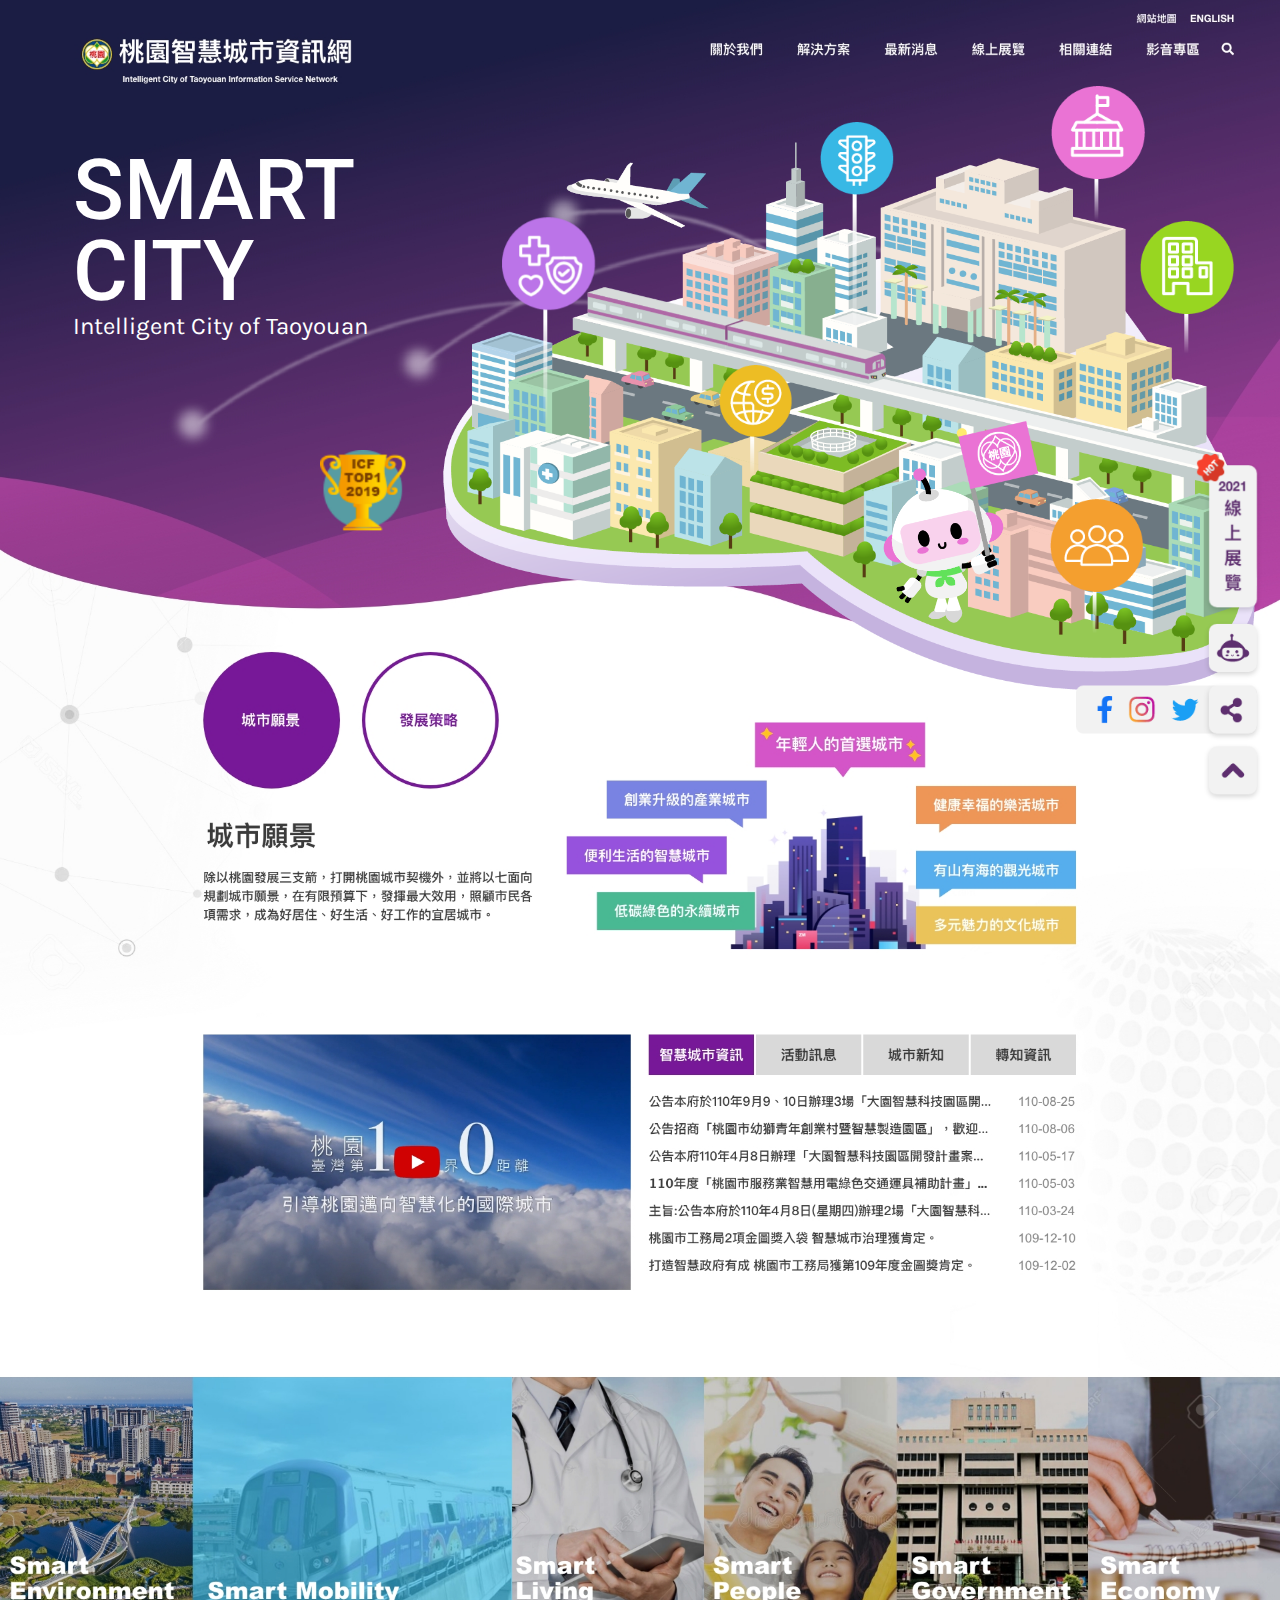
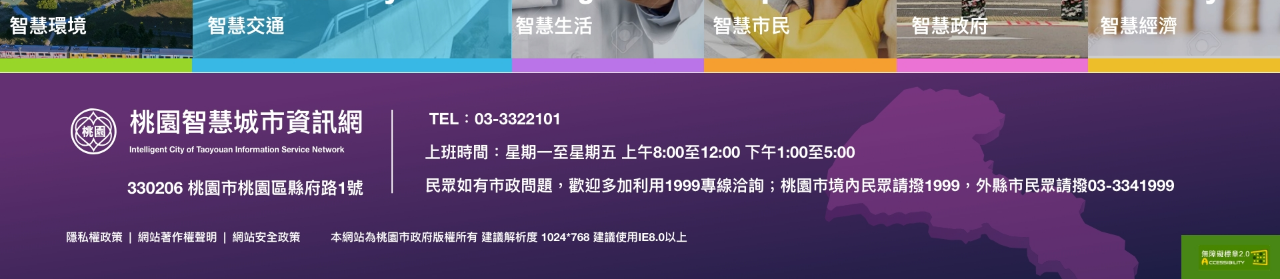
==== commit 7f99d01f: "0908-smartcity-v0" ====
--- a/index.html
+++ b/index.html
@@ -4,7 +4,7 @@
 <head>
 	<meta http-equiv="Content-Type" content="text/html; charset=UTF-8">
 	<title>
-		桃園國際智慧城市</title>
+		桃園智慧城市資訊網</title>
 	<meta name="google-site-verification" content="nozOqZHqlLv5Le445SuJELVwEjIlcJrhRwo9weWp9HE">
 	<meta http-equiv="X-UA-Compatible" content="IE=edge">
 	<meta name="description" content="">
@@ -14,11 +14,55 @@
 	<link href="./styles/fontawesome-free-5.15.2/css/all.css" rel="stylesheet" type="text/css">
 	<link href="./styles/theme_19.1.css" rel="stylesheet" type="text/css">
 	<style type="text/css"></style>
+	<link rel="stylesheet" href="./styles/css.css">
+	<link rel="stylesheet" href="./styles/chatbot.css">
 
 </head>
 
+
 <body>
-	<img class="w-100" src="./img/indexBack.jpg" alt="">
+	<div class="home-bg">
+		<div class="city-bannerTitle-wrap">
+			<h2 class="bannerTitle">SMART<br />CITY</h2>
+			<h3 class="bannerTitle-second">Intelligent City of Taoyouan</h3>
+		</div>
+		<!-- city start -->
+		<div class="city-wrap">
+			<div class="position-relative">
+				<img class="lightLine" src="./img/lightLine-01.png" alt="">
+				<img class="trophy" src="./img/trophy.png" alt="">
+				<img class="city" src="./img/city-11.png" alt="">
+				<img class="MRT opacity" src="./img/MRT-05.png" alt="">
+				<img class="plane" src="./img/plan-04.png" alt="">
+				<!-- rob start -->
+				<div class="rob">
+					<img class="RobHead" src="img/rob-head-08.png" alt="">
+					<img class="RobBody" src="img/rob-body-08.png" alt="">
+					<img class="RobHand" src="img/03.png" alt="">
+				</div>
+				<!-- rob end -->
+				<!-- icon start -->
+				<div class="icon">
+					<img class="icon01" src="img/icon01.png" alt="">
+					<img class="icon02" src="img/icon02.png" alt="">
+					<img class="icon03" src="img/icon03.png" alt="">
+					<img class="icon04" src="img/icon04.png" alt="">
+					<img class="icon05" src="img/icon05.png" alt="">
+					<img class="icon06" src="img/icon06.png" alt="">
+				</div>
+				<!-- icon end -->
+			</div>
+		</div>
+		<!-- city end -->
+		<img class="bg" src="./img/indexBack_1.jpg" alt="">
+		<div class="flexd-right-button show">
+			<a href="./exhibition.html"><img class="exhibition" src="./img/more-tool-exhibition.png" alt=""></a>
+			<img class="robotMessage-btn" src="./img/more-tool-robot.png" alt="">
+			<img class="robot-plane" src="./img/robotSample.png" alt="">
+		</div>
+	</div>
+
+	</div>
 </body>
 
 <script type="text/javascript" src="./script/jquery-3.5.1.min.js"></script>
@@ -26,9 +70,30 @@
 <script type="text/javascript" src="./script/bootstrap-4.5.3/bootstrap.js"></script>
 
 <script>
+	// 向下滑動偵測顯示按鈕
+	$(window).scroll(function () {
+		var scroll = $(window).scrollTop();
+
+		if (scroll >= 150) {
+			$(".flexd-right-button").addClass("show");
+		} else {
+			$(".flexd-right-button").removeClass("show");
+		}
+	});
+
+	$(".robotMessage-btn").click(function () {
+		$(".robot-plane").addClass("show");
+	});
+
+	$(".robot-plane").click(function () {
+		$(".robot-plane").removeClass("show");
+	});
+
 
 </script>
 
 
 
+
+
 </html>--- a/styles/css.css
+++ b/styles/css.css
@@ -0,0 +1,577 @@
+@import url('https://fonts.googleapis.com/css2?family=Roboto:wght@900&display=swap');
+@import url('https://fonts.googleapis.com/css2?family=Karla:wght@300&display=swap');
+
+body {
+    display: block;
+    padding: 0;
+    margin: 0;
+}
+
+.bg {
+    position: absolute;
+    top: 0px;
+    left: 0px;
+    width: 100%;
+    z-index: -999;
+}
+
+.home-bg {
+    position: relative;
+}
+
+
+
+
+
+/* banner word start */
+.city-bannerTitle-wrap{
+    animation: titleAnimation 3s ease;
+}
+
+@keyframes titleAnimation {
+    0% {
+      transform: translateY(-50px);
+      opacity: 0;
+      clip-path: polygon(100% 0, 100% 0, 0 100%, 0 100%);
+  }
+
+  100% {
+       transform: translateY(0px);
+       opacity: 1;
+      -webkit-clip-path: polygon(100% 0, 100% 100%, 0 100%, 0 0);
+      clip-path: polygon(100% 0, 100% 100%, 0 100%, 0 0);
+  }
+}
+
+.bannerTitle {
+    color: #fff;
+    font-family: 'Roboto', sans-serif;
+    font-size: 7rem;
+    line-height: 108px;
+    
+}
+
+.bannerTitle-second {
+    font-family: 'Karla', sans-serif;
+    color: #fff;
+    font-weight: 400 !important;
+    font-size: 2rem !important;
+    margin-top: -12px !important;
+}
+
+.city-bannerTitle-wrap {
+    position: absolute;
+    top: 200px;
+    left: 97px;
+}
+
+@media screen and (min-width:1500px) {
+    .bannerTitle {
+        font-size: 8rem;
+        line-height: 138px;
+    }
+}
+
+
+
+/* banner word end */
+
+/* city start */
+
+.city-wrap {
+    position: absolute;
+    top: 200px;
+    width: 1100px;
+    height: 542px;
+    right: 0px;
+}
+
+.city-wrap .city {
+    position: absolute;
+    right: 24px;
+    top: -80px;
+    width: 100%;
+    z-index: -99;
+}
+
+
+/* city opacity start */
+
+.position-relative {
+    position: relative;
+    animation: fadein 4s ease;
+}
+
+@keyframes fadein {
+    0% {
+        opacity: 0;
+        top: 20px;
+    }
+
+    40% {
+        opacity: 1
+    }
+
+    100% {
+        top: 0px;
+    }
+}
+
+/* city opacity end */
+
+
+/* trophy start */
+
+.trophy{   
+    position: absolute;
+    top: 400px;
+    left: -180px;
+}
+
+/* trophy end */
+
+
+/* MRT start */
+.MRT {
+    position: absolute;
+    left: 114px;
+    top: 148px;
+    animation-name: rightMove, bottomMove;
+    animation-duration: 8s;
+    animation-iteration-count: infinite;
+    animation-timing-function: ease-in-out;
+    transform: scale(0.8, 0.8);
+    -webkit-backface-visibility: hidden;
+    -moz-backface-visibility: hidden;
+    -ms-backface-visibility: hidden;
+    backface-visibility: hidden;
+    -webkit-perspective: 1000;
+    -moz-perspective: 1000;
+    -ms-perspective: 1000;
+    perspective: 1000;
+}
+
+@keyframes rightMove {
+    100% {
+        animation-timing-function: linear;
+        left: 560px;
+        -webkit-backface-visibility: hidden;
+    }
+
+    ;
+
+}
+
+@keyframes bottomMove {
+    90% {
+        opacity: 1;
+        -webkit-backface-visibility: hidden;
+    }
+
+    100% {
+        animation-timing-function: linear;
+        top: 256px;
+        opacity: 0;
+        -webkit-backface-visibility: hidden;
+    }
+}
+
+/* MRT end */
+
+/* line start */
+
+.lightLine{
+    transform: scale(.4);
+    position: absolute;
+    left: -1363px;
+    top: -289px;
+    z-index: -100;
+}
+
+/* line end */
+
+/* plane */
+
+.plane {
+    position: absolute;
+    left: 120px;
+    animation-name: planeFly;
+    animation-duration: 16s;
+    animation-iteration-count: infinite;
+    transform: scale(0.8, 0.8);
+    -webkit-transform: scale(0.8, 0.8);
+    -moz-transform: scale(0.8, 0.8);
+    -ms-transform: scale(0.8, 0.8);
+    -o-transform: scale(0.8, 0.8);
+}
+
+@keyframes planeFly {
+    0% {
+        top: 20px;
+    }
+
+    10% {
+        top: 0px;
+    }
+
+    20% {
+        top: 20px;
+    }
+
+    30% {
+        top: 0px;
+    }
+
+    40% {
+        top: 20px;
+    }
+
+    50% {
+        top: 0px;
+    }
+
+    60% {
+        top: 20px;
+    }
+
+    70% {
+        top: 0px;
+    }
+
+    80% {
+        top: 20px;
+    }
+
+    90% {
+        top: 0px;
+    }
+
+    100% {
+        top: 20px;
+    }
+
+}
+
+/* plane */
+
+/* rob start */
+
+.rob {
+    position: absolute;
+    right: 350px;
+    top: 600px;
+    zoom: 0.7;
+}
+
+.RobHead {
+    position: relative;
+    right: -242px;
+    top: -50px;
+    z-index: -3;
+    animation: RobHead 2s infinite;
+    transition-timing-function: cubic-bezier(0, 0.1, 1, -0.12);
+    animation-direction: alternate;
+}
+
+.RobHand {
+    position: relative;
+    transform-origin: left bottom;
+    animation: RobHand 2s infinite;
+    animation-direction: alternate;
+    zoom: 0.6;
+    top: -153px;
+    left: -175px;
+    z-index: 5;
+}
+
+@keyframes RobHead {
+    0% {
+        z-index: 3;
+    }
+
+    ;
+
+    1% {
+        z-index: -3;
+    }
+
+    ;
+}
+
+@keyframes RobHand {
+    0% {
+        transform: rotateZ(20deg);
+    }
+
+    ;
+
+    25% {
+        transform: rotateZ(25deg);
+    }
+
+    ;
+
+    50% {
+        transform: rotateZ(35deg);
+    }
+
+    ;
+
+    75% {
+        transform: rotateZ(25deg);
+    }
+
+    ;
+
+    100% {
+        transform: rotateZ(20deg);
+    }
+
+    ;
+}
+
+/* rob end */
+
+/* icon start */
+.icon {
+    position: absolute;
+    right: 400px;
+    top: 300px;
+}
+
+.icon01 {
+    position: relative;
+    right: -55px;
+    top: -230px;
+    animation: 3s;
+}
+
+.icon01:hover {
+    top: -240px;
+    transform: scale(1.05);
+}
+
+.icon02 {
+    position: relative;
+    right: -210px;
+    top: -40px;
+    animation: 3s;
+}
+
+.icon02:hover {
+    top: -50px;
+    transform: scale(1.05);
+}
+
+.icon03 {
+    position: relative;
+    right: -543px;
+    top: 150px;
+    animation: 3s;
+}
+
+.icon03:hover {
+    top: 140px;
+    transform: scale(1.05);
+}
+
+.icon04 {
+    position: relative;
+    right: -103px;
+    top: -370px;
+    animation: 3s;
+}
+
+.icon04:hover {
+    top: -380px;
+    transform: scale(1.05);
+}
+
+.icon05 {
+    position: relative;
+    right: -303px;
+    top: -400px;
+    animation: 3s;
+}
+
+.icon05:hover {
+    top: -410px;
+    transform: scale(1.05);
+}
+
+.icon06 {
+    position: relative;
+    right: -913px;
+    top: -360px;
+    animation: 3s;
+}
+
+.icon06:hover {
+    top: -370px;
+    transform: scale(1.05);
+}
+
+.icon img {
+    cursor: pointer;
+}
+
+.icon01:hover,
+.icon02:hover,
+.icon03:hover,
+.icon04:hover,
+.icon05:hover,
+.icon06:hover {
+    -webkit-filter: brightness(110%);
+    /* Safari */
+    filter: brightness(110%);
+}
+
+/* icon end */
+
+
+/* fixed */
+.flexd-right-button {
+    position: fixed;
+    right: 20px;
+    bottom: 120px;
+    display: none;
+    cursor: pointer;
+    zoom: .8;
+    cursor: pointer;
+}
+
+.msg-opening-mask{
+    display: none;
+}
+
+
+.robot-plane{
+    position: absolute;
+    left: -228px;
+    top: -429px;
+    display: none;
+}
+
+.exhibition {
+    position: absolute;
+    right: 0px;
+    top: -206px;
+}
+
+.show {
+    display: block!important;
+}
+
+/* fixed */
+
+/* media screen start */
+@media screen and (max-width:2200px) {
+    .city-bannerTitle-wrap{
+        zoom: 1.25;
+    }
+    .city-wrap {
+        zoom: 1.25;
+    }
+}
+
+@media screen and (max-width:2100px) {
+    .city-bannerTitle-wrap{
+        zoom: 1.2;
+    }
+    .city-wrap {
+        zoom: 1.2;
+    }
+}
+
+@media screen and (max-width:2000px) {
+    .city-bannerTitle-wrap{
+        zoom: 1.15;
+    }
+    .city-wrap {
+        zoom: 1.15;
+    }
+}
+
+@media screen and (max-width:1900px) {
+    .city-bannerTitle-wrap{
+        zoom: 1.1;
+    }
+    .city-wrap {
+        zoom: 1.1;
+    }
+}
+
+@media screen and (max-width:1800px) {
+    .city-bannerTitle-wrap{
+        zoom: 1.05;
+    }
+    .city-wrap {
+        zoom: 1.05;
+    }
+}
+
+@media screen and (max-width:1600px) {
+    .city-bannerTitle-wrap{
+        zoom: .9;
+    }
+    .city-wrap {
+        zoom: .9;
+    }
+}
+
+@media screen and (max-width:1500px) {
+    .city-bannerTitle-wrap{
+        zoom: .85;
+    }
+    .city-wrap {
+        zoom: .85;
+    }
+}
+
+@media screen and (max-width:1400px) {
+    .city-bannerTitle-wrap{
+        zoom: .8;
+    }
+    .city-wrap {
+        zoom: .8;
+    }
+}
+
+@media screen and (max-width:1300px) {
+    .city-bannerTitle-wrap{
+        zoom: .75;
+    }
+    .city-wrap {
+        zoom: .75;
+    }
+}
+
+@media screen and (max-width:1200px) {
+    .city-bannerTitle-wrap{
+        zoom: .7;
+    }
+    .city-wrap {
+        zoom: .7;
+    }
+}
+
+@media screen and (max-width:1100px) {
+    .city-bannerTitle-wrap{
+        zoom: .65;
+    }
+    .city-wrap {
+        zoom: .65;
+    }
+}
+
+@media screen and (max-width:1000px) {
+    .city-bannerTitle-wrap{
+        zoom: .6;
+    }
+    .city-wrap {
+        zoom: .6;
+    }
+}
+
+/* media screen end */
+
--- a/styles/chatbot.css
+++ b/styles/chatbot.css
@@ -0,0 +1,823 @@
+﻿*,
+  *:before,
+  *:after {
+    margin: 0;
+    padding: 0;
+    box-sizing: border-box;
+    font-size: 1rem;
+  }
+
+  html,
+  body {
+    height: 100%;
+  }
+
+  body {
+    font-family: 'Open Sans', sans-serif;
+    background: #eaeaea;
+  }
+
+  ::-webkit-input-placeholder {
+    /* Edge */
+    color: #C1C1C1;
+  }
+
+  :-ms-input-placeholder {
+    /* Internet Explorer */
+    color: #C1C1C1;
+  }
+
+  ::placeholder {
+    color: #C1C1C1;
+  }
+
+  .msg-container button,
+  .msg-container .btn {
+    background-color: rgb(255, 255, 255);
+    color: #4A4A4A;
+    padding: 8px 10px;
+    border-radius: 5px;
+    width: 100%;
+    white-space: nowrap;
+    text-align: center;
+    border-color: rgba(240, 248, 255, 0);
+    cursor: pointer;
+    font-size: .9rem;
+    outline: none;
+  }
+
+  .msg-container .btn:hover {
+    background-color: rgb(250, 250, 250);
+  }
+
+
+
+  .msg-container .btn img {
+    display: block;
+    margin: 0 auto;
+    padding: 5px 0px;
+  }
+
+  .msg-opening-mask .msg-opening-btn {
+    width: 100%;
+    position: absolute;
+    bottom: -5px;
+    background-color: #155467;
+    color: #fff;
+    padding: 14px 20px;
+    border-radius: 0px 0px 10px 10px;
+    cursor: pointer;
+    font-size: 1.1rem;
+  }
+
+  .msg-opening-mask .msg-opening-btn:hover {
+    background-color: rgb(30, 148, 184);
+
+  }
+
+
+  button,
+  p {
+    margin: 5px 0 !important;
+  }
+
+  .msg-container{
+    position: relative;
+    width: 100%;
+    height: 100%;
+    letter-spacing: 0.5px;
+    line-height: 1.45;
+  }
+
+  .msg-btn-controller-wrap{
+    position: fixed;
+    right: 30px;
+    bottom: 40px;
+    text-decoration: none;
+  }
+
+  .msg-btn-controller{
+    width: 45px;
+    height: 45px;
+    margin: 10px auto;
+    background-color: #155467;
+    box-shadow: 0 3px 6px rgba(0,0,0,.6);
+    border-radius: 50%;
+  }
+
+  .msg-btn-controller:before{
+    content:'';
+    position: absolute;
+    left: 13px;
+    top: 24px;
+    width: 18px;
+    height: 18px;
+    background-image: url(../img/msg-close.png);
+    background-size: contain;
+    background-position: center center;
+  }
+
+  .msg-chat-wrap-close .msg-btn-controller:before{
+    background-image: url(../img/msg-header-icon.png);
+    left: 17px;
+    top: 15px;
+    width: 32px;
+    height: 32px;
+  }
+
+  .msg-chat-wrap-close .msg-btn-controller{
+    animation-name: sayhello;
+    animation-duration: 3s;
+    animation-iteration-count: 2;
+  }
+
+  .msg-chat-wrap-close .msg-chat-wrap,
+  .msg-btn-controller-name{
+    display: none;
+  }
+
+  .msg-btn-controller-name{
+    background-color: #155467;
+    color: #fff;
+    padding: 8px 10px;
+    min-width: 65px;
+    text-align: center;
+    font-size: 0.85rem;
+    border-radius: 10px;
+    animation-name: sayhello;
+    animation-duration: 3s;
+    animation-iteration-count: 2;
+    box-shadow: 0 3px 6px rgba(0,0,0,.6);
+    text-decoration: none;
+  }
+
+  .msg-chat-wrap-close .msg-btn-controller-name{
+    display: inline-block;
+  }
+
+  @keyframes sayhello{
+    0%{
+      background-color: #155467;
+  }
+  50%{
+    background-color: #2da8cd;
+  }
+  100%{
+    background-color: #155467;
+  }
+}
+  .msg-chat-wrap {
+    position: absolute;
+    right: 80px;
+    bottom: -113px;
+    margin: 55px auto;
+    width: 360px;
+    height: 483px;
+    display: none;
+    /* background: red; */
+    border-radius: 10px 10px 0 0;
+    /* overflow: hidden; */
+  }
+
+  .msg-opening-mask {
+    position: absolute;
+    left: 0;
+    top: 0;
+    width: 100%;
+    height: 100%;
+    background-color: #F3F4F6;
+    border-radius: 10px;
+    z-index: 9;
+    color: #707070;
+    box-shadow: 4px 4px 9px rgba(0, 0, 0, 0.221);
+  }
+
+  .msg-opening-box {
+    position: relative;
+    width: 100%;
+    height: 100%;
+  }
+
+  .msg-opening-text {
+    position: absolute;
+    left: 50%;
+    top: 69.5%;
+    transform: translate(-50%, -50%);
+    width: 100%;
+    padding: 0px 27px;
+    line-height: 1.6;
+  }
+
+  .msg-opening-text h1 {
+    text-align: center;
+    font-size: 1.45rem;
+  }
+
+  .msgs-default {
+    height: 423px;
+    padding: 6px 12px 12px;
+    overflow-x: hidden;
+    overflow-y: scroll;
+    background-color: #fff;
+  }
+
+  .msgs-default>*+* {
+    margin-top: 5px;
+  }
+
+  .msg-user {
+    margin: 20px 0;
+    text-align: right;
+  }
+
+  .msg-user .chat-bubble-wrap {
+    background: #D6F5FF;
+    color: #4B4B4B;
+    border-radius: 10px 0px 10px 10px;
+    margin-left: auto;
+    margin-right: 20px;
+  }
+
+  .msg-chatbot .chat-bubble-wrap {
+    margin-left: 20px;
+  }
+  
+  .msg-user+.msg-user {
+    margin-top: 15px;
+  }
+
+  .msg-chatbot+.msg-chatbot {
+    margin-top: 15px;
+  }
+
+  .msg-dots {
+    opacity: 0;
+    margin-top: 15px;
+    transition: opacity 1s ease;
+  }
+
+  .msgs-default--typing .msg-dots {
+    opacity: 100;
+    transition: opacity 0.35s ease;
+    transition-delay: 3s;
+  }
+
+  .btn-9-groups{
+    min-width: 295px;
+  }
+
+  .chat-bubble-wrap {
+    display: block;
+    width: fit-content;
+    padding: 10px;
+    margin-bottom: 10px;
+    border-radius: 0px 10px 10px 10px;
+    color: #1a1a1a;
+    background: #F0F0F0;
+    line-height: 1.4;
+  }
+
+  .chat-bubble .btn-row{
+    margin-top: 5px;
+  }
+
+  .msg-dot-inners,
+  .msg-dot-inner2,
+  .msg-dot-inner3 {
+    width: 30px;
+    height: 20px;
+    fill: red;
+  }
+
+  .msg-dot-inners,
+  .msg-dot-inner2,
+  .msg-dot-inner3,
+  .msg-dot-inner1 {
+    fill: #1a1a1a;
+    animation: msg-dot-inners 2s infinite;
+  }
+
+  .msg-dot-inner2 {
+    animation-delay: 0.3s;
+  }
+
+  .msg-dot-inner3 {
+    animation-delay: 0.6s;
+  }
+
+  .msg-dots-wrap{
+    padding-top: 3px;
+  }
+
+  .msg-dot{
+    display: inline-block;
+    width: 5px;
+    height: 5px;
+    background-color: #999;
+    border-radius: 50%;
+  }
+
+  .msg-input {
+    position: absolute;
+    display: flex;
+    width: 360px;
+    align-items: center;
+    padding: 4px 30px;
+    border-top: 1px solid #ddd;
+    background: white;
+    border-radius: 0 0 10px 10px;
+  }
+
+  .msg-icon {
+    width: 24px;
+    height: 24px;
+    fill: #888;
+    cursor: pointer;
+  }
+
+  .msg-icon-smile {
+    fill: #9e9e9e;
+  }
+
+  .msg-icon+.msg-icon {
+    margin-left: 30px;
+  }
+
+  .msg-submit-btn {
+    display: none;
+  }
+
+  .msg-field-input {
+    font-size: .95rem;
+    flex: 1;
+    border: none;
+    margin-right: 20px;
+  }
+
+  .msg-field-input:focus {
+    outline: none;
+  }
+
+  @keyframes msg-dot-inners {
+    0% {
+      opacity: 0;
+      transform: translate(0, 1px);
+    }
+
+    50% {
+      opacity: 1;
+      transform: translate(0, -1px);
+    }
+
+    100% {
+      opacity: 0;
+      transform: translate(0, 1px);
+    }
+  }
+
+
+  .msg-chat-header {
+    position: absolute;
+    z-index: 9999;
+    width: 100%;
+    height: 45px;
+    border-radius: 10px 10px 0 0;
+    background-color: #155467;
+    top: -45px;
+  }
+
+  .msg-chat-header p {
+    line-height: 35px;
+    padding-left: 26px;
+    color: #fff;
+  }
+
+  .msg-chat-header h2 {
+    position: relative;
+    top: 11px;
+    padding-left: 20px;
+    font-size: 1.05rem;
+    font-weight: normal;
+    letter-spacing: 0.8px;
+    color: #fff;
+  }
+
+  /* .msg-chat-header h2::before {
+    content: url(./img/msg-header-icon.png);
+    position: absolute;
+    top: -19px;
+    margin-left: -53px;
+  } */
+
+  .btn-disability {
+    letter-spacing: -1px;
+    margin-left: -6px;
+    font-size: 0.7rem;
+  }
+
+  .btn-box {
+    width: 33.333333333333333%;
+    padding: 0px 6px;
+  }
+
+  .btn-row {
+    display: flex;
+    flex-wrap: nowrap;
+
+  }
+
+  .btn-submit {
+    padding: 10px 30px;
+    font-size: 1rem;
+    color: #fff;
+    background-color: #155467;
+  }
+
+  .btn-submit:hover {
+    background-color: rgb(36, 158, 196);
+  }
+
+  .msg-mini-img-o{
+    width: 40px;
+    height: 40px;
+    border-radius: 50%;
+    margin-bottom: 10px;
+    background-image: url(../img/msg-header-icon.png);
+    background-position: center center;
+    background-size: contain;
+  }
+
+  .msg-card-container{
+    margin-bottom: 10px;
+  }
+
+  .msg-card-wrap{
+    position: relative;
+    margin-left: 20px;
+  }
+
+  .msg-card-wrap .msg-mini-img-o{
+    margin-left: -20px;
+  }
+
+  .msg-user .msg-mini-img-o{
+    margin: 0 0 10px auto;
+    background-image: url(../img/msg-user.png);
+    height: 27px;
+  }
+
+  .msg-card {
+    border: 1px solid #D5D5D5;
+    width: 216px;
+    overflow: hidden;
+    border-radius: 5px;
+    margin-right: 15px;
+  }
+
+  .msg-card-img {
+    height: 100px;
+    overflow: hidden;
+  }
+
+  .msg-card-content {
+    padding: 10px;
+    border-top: 1px solid #D5D5D5;
+    border-bottom: 1px solid #D5D5D5;
+  }
+
+  .msg-card-content p {
+    color: #939393;
+  }
+
+  .msg-card-wrap .btn {
+    color: #155467;
+    font-weight: 500;
+    letter-spacing: 0.8px;
+  }
+
+  .msg-card-wrap button {
+    border-radius: 0px;
+    margin: 0px !important;
+    padding: 10px;
+  }
+
+  .msg-card-wrap .btn:hover {
+    background-color: rgb(240, 240, 240);
+  }
+
+  .msg-card-wrap button:nth-of-type(2) {
+    border-top: 1px solid #D5D5D5;
+  }
+
+  .finish-flow-wrap{
+    margin-bottom: 25px;
+    margin-left: 20px;
+  }
+
+  .msg-card-wrap .finish-flow-wrap{
+    margin-left: 0;
+  }
+
+  .finish-flow-wrap button{
+    min-width: 70px;
+    width: inherit;
+    padding: 5px 10px;
+    margin: 0!important;
+    margin-right: 5px!important;
+    color: #155467;
+    border: 1px solid #155467!important;
+    border-radius: 5px;
+  }
+
+  .msg-chat-wrap .finish-flow-wrap button:hover{
+    color: #fff;
+    background-color: #155467;
+  }
+
+  /* .msg-service-arrow-1 {
+    position: absolute;
+    padding: 15px;
+    top: 27px;
+    left: 31px;
+    border: 1px solid #D5D5D5;
+    cursor: pointer;
+    top: 36%;
+    background-color: #fff;
+    z-index: 9999999;
+    transform: rotate(180deg);
+  } */
+
+  /* .msg-service-arrow-2 {
+    position: absolute;
+    padding: 15px;
+    top: 27px;
+    right: 41px;
+    border: 1px solid #D5D5D5;
+    cursor: pointer;
+    top: 36%;
+    background-color: #fff;
+    z-index: 9999999;
+
+  } */
+
+  .msg-d-flex {
+    display: -webkit-inline-box;
+    display: -ms-inline-flexbox;
+    display: inline-flex;
+  }
+
+ 
+  
+.csslider {
+  -moz-perspective: 1300px;
+  -ms-perspective: 1300px;
+  -webkit-perspective: 1300px;
+  perspective: 1300px;
+  display: inline-block;
+  text-align: left;
+  position: relative;
+}
+.csslider > input {
+  display: none;
+}
+.csslider > input:nth-of-type(10):checked ~ ul li:first-of-type {
+  margin-left: -900%;
+}
+.csslider > input:nth-of-type(9):checked ~ ul li:first-of-type {
+  margin-left: -800%;
+}
+.csslider > input:nth-of-type(8):checked ~ ul li:first-of-type {
+  margin-left: -700%;
+}
+.csslider > input:nth-of-type(7):checked ~ ul li:first-of-type {
+  margin-left: -600%;
+}
+.csslider > input:nth-of-type(6):checked ~ ul li:first-of-type {
+  margin-left: -500%;
+}
+.csslider > input:nth-of-type(5):checked ~ ul li:first-of-type {
+  margin-left: -400%;
+}
+.csslider > input:nth-of-type(4):checked ~ ul li:first-of-type {
+  margin-left: -300%;
+}
+.csslider > input:nth-of-type(3):checked ~ ul li:first-of-type {
+  margin-left: -200%;
+}
+.csslider > input:nth-of-type(2):checked ~ ul li:first-of-type {
+  margin-left: -100%;
+}
+.csslider > input:nth-of-type(1):checked ~ ul li:first-of-type {
+  margin-left: 0%;
+}
+.csslider > ul {
+  position: relative;
+  width: 311px;
+  z-index: 0;
+  font-size: 0;
+  line-height: 0;
+  /* background-color: #3a3a3a; */
+  /* border: 10px solid #3a3a3a; */
+  margin: 0 auto;
+  padding: 0;
+  overflow: hidden;
+  white-space: nowrap;
+  -moz-box-sizing: border-box;
+  -webkit-box-sizing: border-box;
+  box-sizing: border-box;
+}
+.csslider > ul > li {
+  position: relative;
+  display: inline-block;
+  width: 100%;
+  height: 100%;
+  overflow: hidden;
+  font-size: 15px;
+  font-size: initial;
+  line-height: normal;
+  -moz-transition: all 0.5s cubic-bezier(0.4, 1.3, 0.65, 1);
+  -o-transition: all 0.5s ease-out;
+  -webkit-transition: all 0.5s cubic-bezier(0.4, 1.3, 0.65, 1);
+  transition: all 0.5s cubic-bezier(0.4, 1.3, 0.65, 1);
+  -moz-background-size: cover;
+  -o-background-size: cover;
+  -webkit-background-size: cover;
+  background-size: cover;
+  vertical-align: top;
+  -moz-box-sizing: border-box;
+  -webkit-box-sizing: border-box;
+  box-sizing: border-box;
+  white-space: normal;
+}
+.csslider > ul > li.scrollable {
+  overflow-y: scroll;
+}
+.csslider > .navigation {
+  position: absolute;
+  bottom: -8px;
+  left: 50%;
+  z-index: 10;
+  margin-bottom: -10px;
+  font-size: 0;
+  line-height: 0;
+  text-align: center;
+  -webkit-touch-callout: none;
+  -webkit-user-select: none;
+  -khtml-user-select: none;
+  -moz-user-select: none;
+  -ms-user-select: none;
+  user-select: none;
+}
+.csslider > .navigation > div {
+  margin-left: -100%;
+}
+.csslider > .navigation label {
+  position: relative;
+  display: inline-block;
+  cursor: pointer;
+  border-radius: 50%;
+  margin: 0 4px;
+  padding: 4px;
+  background: #3a3a3a;
+}
+.csslider > .navigation label:hover:after {
+  opacity: 1;
+}
+.csslider > .navigation label:after {
+  content: '';
+  position: absolute;
+  left: 50%;
+  top: 50%;
+  margin-left: -6px;
+  margin-top: -6px;
+  background: #71ad37;
+  border-radius: 50%;
+  padding: 6px;
+  opacity: 0;
+}
+.csslider > .arrows {
+  -webkit-touch-callout: none;
+  -webkit-user-select: none;
+  -khtml-user-select: none;
+  -moz-user-select: none;
+  -ms-user-select: none;
+  user-select: none;
+}
+.csslider.inside .navigation {
+  bottom: 10px;
+  margin-bottom: 10px;
+}
+.csslider.inside .navigation label {
+  border: 1px solid #7e7e7e;
+}
+.csslider > input:nth-of-type(1):checked ~ .navigation label:nth-of-type(1):after,
+.csslider > input:nth-of-type(2):checked ~ .navigation label:nth-of-type(2):after,
+.csslider > input:nth-of-type(3):checked ~ .navigation label:nth-of-type(3):after,
+.csslider > input:nth-of-type(4):checked ~ .navigation label:nth-of-type(4):after,
+.csslider > input:nth-of-type(5):checked ~ .navigation label:nth-of-type(5):after,
+.csslider > input:nth-of-type(6):checked ~ .navigation label:nth-of-type(6):after,
+.csslider > input:nth-of-type(7):checked ~ .navigation label:nth-of-type(7):after,
+.csslider > input:nth-of-type(8):checked ~ .navigation label:nth-of-type(8):after,
+.csslider > input:nth-of-type(9):checked ~ .navigation label:nth-of-type(9):after,
+.csslider > input:nth-of-type(10):checked ~ .navigation label:nth-of-type(10):after,
+.csslider > input:nth-of-type(11):checked ~ .navigation label:nth-of-type(11):after {
+  opacity: 1;
+}
+.csslider > .arrows {
+  position: absolute;
+  left: -69px;
+  top: 50%;
+  width: 115.5%;
+  height: 26px;
+  padding: 0 31px;
+  z-index: 0;
+  -moz-box-sizing: content-box;
+  -webkit-box-sizing: content-box;
+  box-sizing: content-box;
+}
+.csslider > .arrows label {
+  display: none;
+  position: absolute;
+  top: -50%;
+  width: 31px;
+  height: 31px;
+  background-image: url('../img/msg-service-arrow.jpg');
+  background-repeat: no-repeat;
+  /* right: 55px!important;
+  padding: 13px;
+  box-shadow: inset 2px -2px 0 1px red; */
+  cursor: pointer;
+  -moz-transition: .15s;
+  -o-transition: .15s;
+  -webkit-transition: .15s;
+  transition: .15s;
+  z-index: 999999999999;
+}
+.csslider > .arrows label:hover {
+  background-image: url('../img/msg-service-arrow-h.jpg');
+  margin: 0 0px;
+}
+.csslider > .arrows label:before {
+  content: '';
+  position: absolute;
+  top: -100%;
+  left: -100%;
+  height: 300%;
+  width: 300%;
+}
+.csslider.infinity > input:first-of-type:checked ~ .arrows label.goto-last,
+.csslider > input:nth-of-type(1):checked ~ .arrows > label:nth-of-type(0),
+.csslider > input:nth-of-type(2):checked ~ .arrows > label:nth-of-type(1),
+.csslider > input:nth-of-type(3):checked ~ .arrows > label:nth-of-type(2),
+.csslider > input:nth-of-type(4):checked ~ .arrows > label:nth-of-type(3),
+.csslider > input:nth-of-type(5):checked ~ .arrows > label:nth-of-type(4),
+.csslider > input:nth-of-type(6):checked ~ .arrows > label:nth-of-type(5),
+.csslider > input:nth-of-type(7):checked ~ .arrows > label:nth-of-type(6),
+.csslider > input:nth-of-type(8):checked ~ .arrows > label:nth-of-type(7),
+.csslider > input:nth-of-type(9):checked ~ .arrows > label:nth-of-type(8),
+.csslider > input:nth-of-type(10):checked ~ .arrows > label:nth-of-type(9),
+.csslider > input:nth-of-type(11):checked ~ .arrows > label:nth-of-type(10) {
+  display: block;
+  left: 55px;
+  right: auto;
+  -moz-transform: rotate(180deg);
+  -ms-transform: rotate(180deg);
+  -o-transform: rotate(180deg);
+  -webkit-transform: rotate(180deg);
+  transform: rotate(180deg);
+}
+.csslider.infinity > input:last-of-type:checked ~ .arrows label.goto-first,
+.csslider > input:nth-of-type(1):checked ~ .arrows > label:nth-of-type(2),
+.csslider > input:nth-of-type(2):checked ~ .arrows > label:nth-of-type(3),
+.csslider > input:nth-of-type(3):checked ~ .arrows > label:nth-of-type(4),
+.csslider > input:nth-of-type(4):checked ~ .arrows > label:nth-of-type(5),
+.csslider > input:nth-of-type(5):checked ~ .arrows > label:nth-of-type(6),
+.csslider > input:nth-of-type(6):checked ~ .arrows > label:nth-of-type(7),
+.csslider > input:nth-of-type(7):checked ~ .arrows > label:nth-of-type(8),
+.csslider > input:nth-of-type(8):checked ~ .arrows > label:nth-of-type(9),
+.csslider > input:nth-of-type(9):checked ~ .arrows > label:nth-of-type(10),
+.csslider > input:nth-of-type(10):checked ~ .arrows > label:nth-of-type(11),
+.csslider > input:nth-of-type(11):checked ~ .arrows > label:nth-of-type(12) {
+  display: block;
+  right: 55px;
+  left: auto;
+  /* -moz-transform: rotate(225deg);
+  -ms-transform: rotate(225deg);
+  -o-transform: rotate(225deg);
+  -webkit-transform: rotate(225deg);
+  transform: rotate(225deg); */
+}
+/*#region MODULES */
+/*#endregion */
+
+@media(min-width: 767px){
+
+  .msg-card-wrap .csslider > .arrows{
+    display: none;
+  }
+
+  .msg-card-wrap:hover .csslider > .arrows{
+    display: block;
+  }
+
+}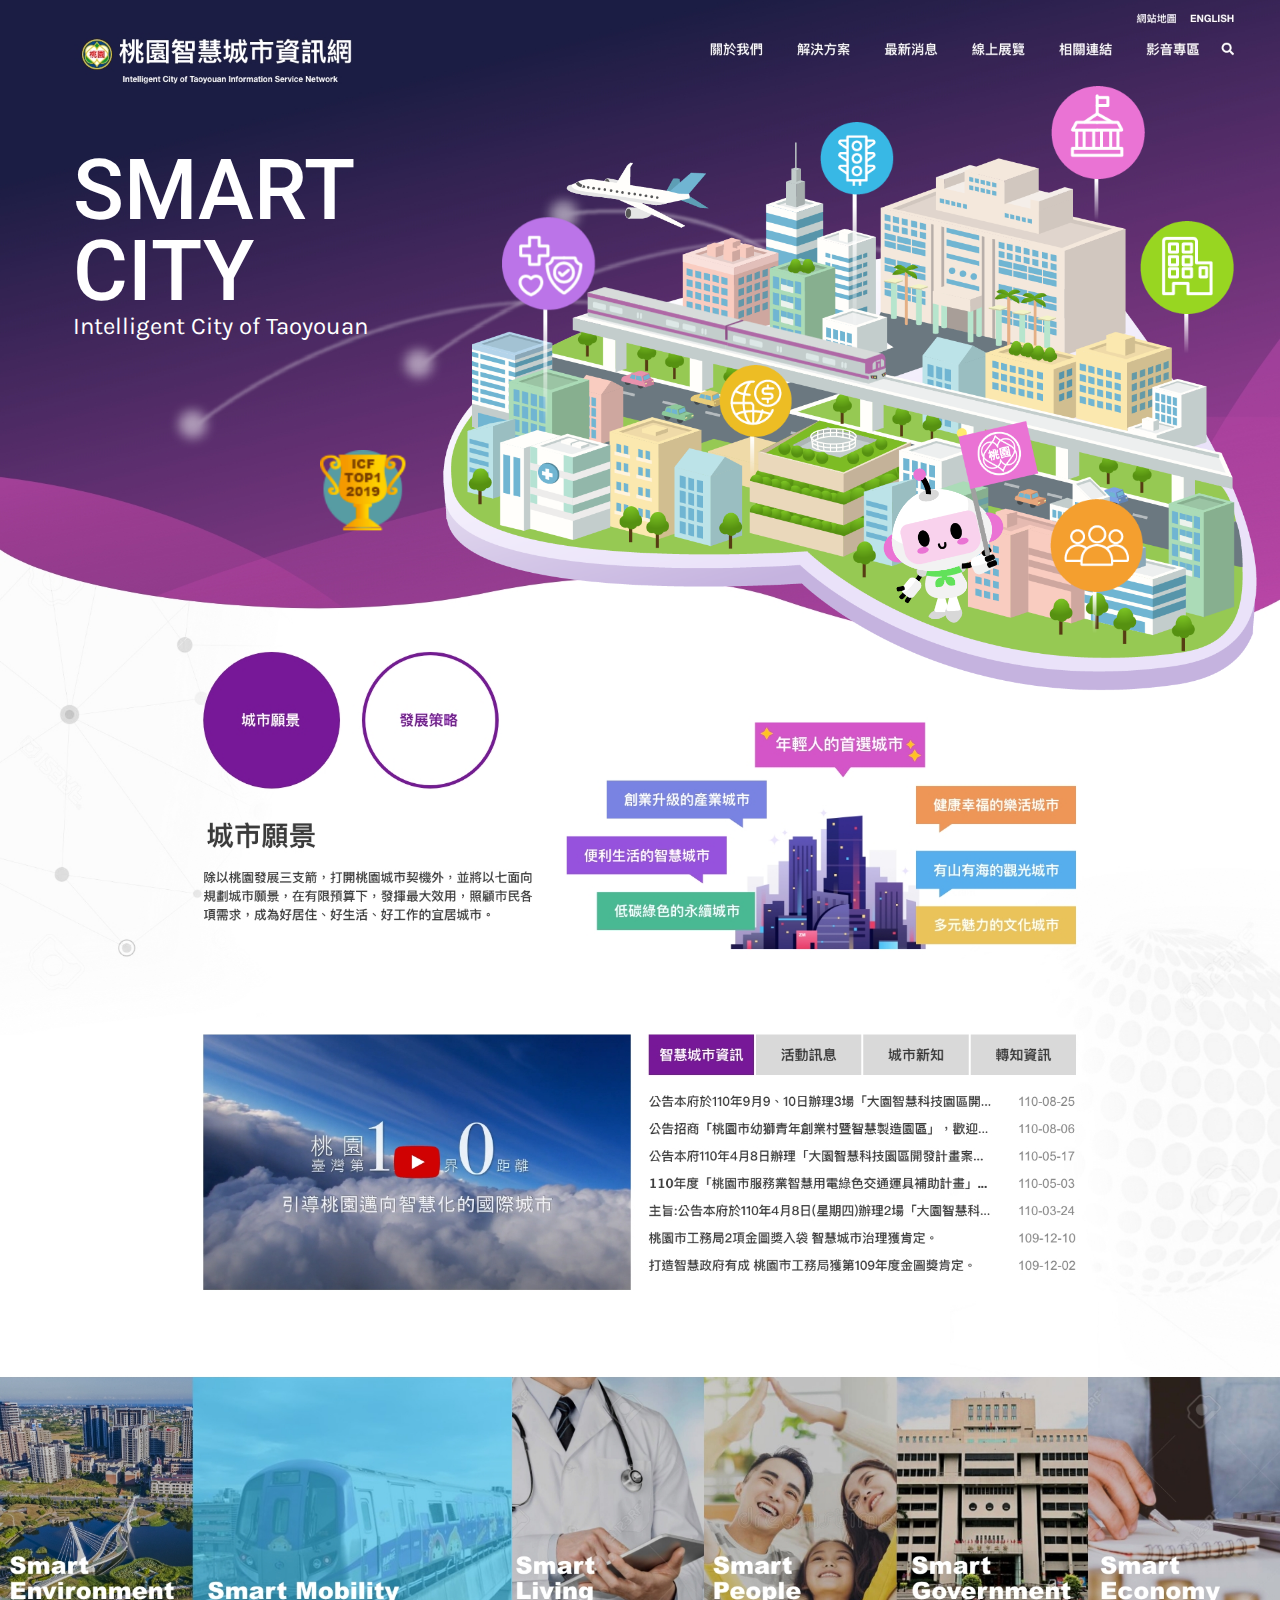
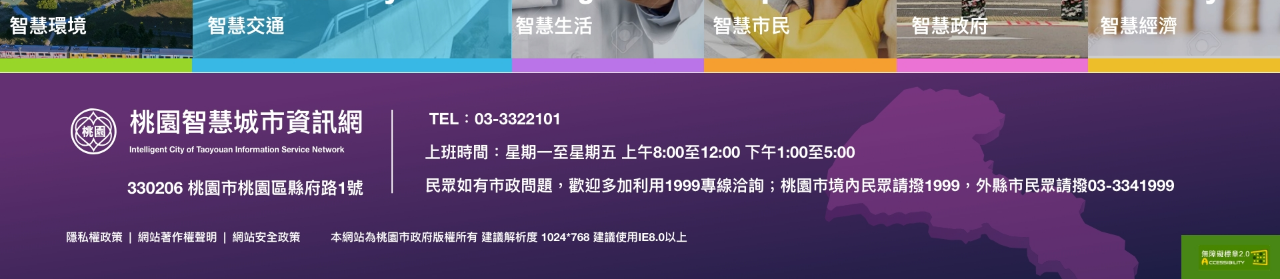
==== commit c7c1c6b5: "0908-smartCity-v1" ====
--- a/index.html
+++ b/index.html
@@ -55,7 +55,7 @@
 		</div>
 		<!-- city end -->
 		<img class="bg" src="./img/indexBack_1.jpg" alt="">
-		<div class="flexd-right-button show">
+		<div class="flexd-right-button">
 			<a href="./exhibition.html"><img class="exhibition" src="./img/more-tool-exhibition.png" alt=""></a>
 			<img class="robotMessage-btn" src="./img/more-tool-robot.png" alt="">
 			<img class="robot-plane" src="./img/robotSample.png" alt="">
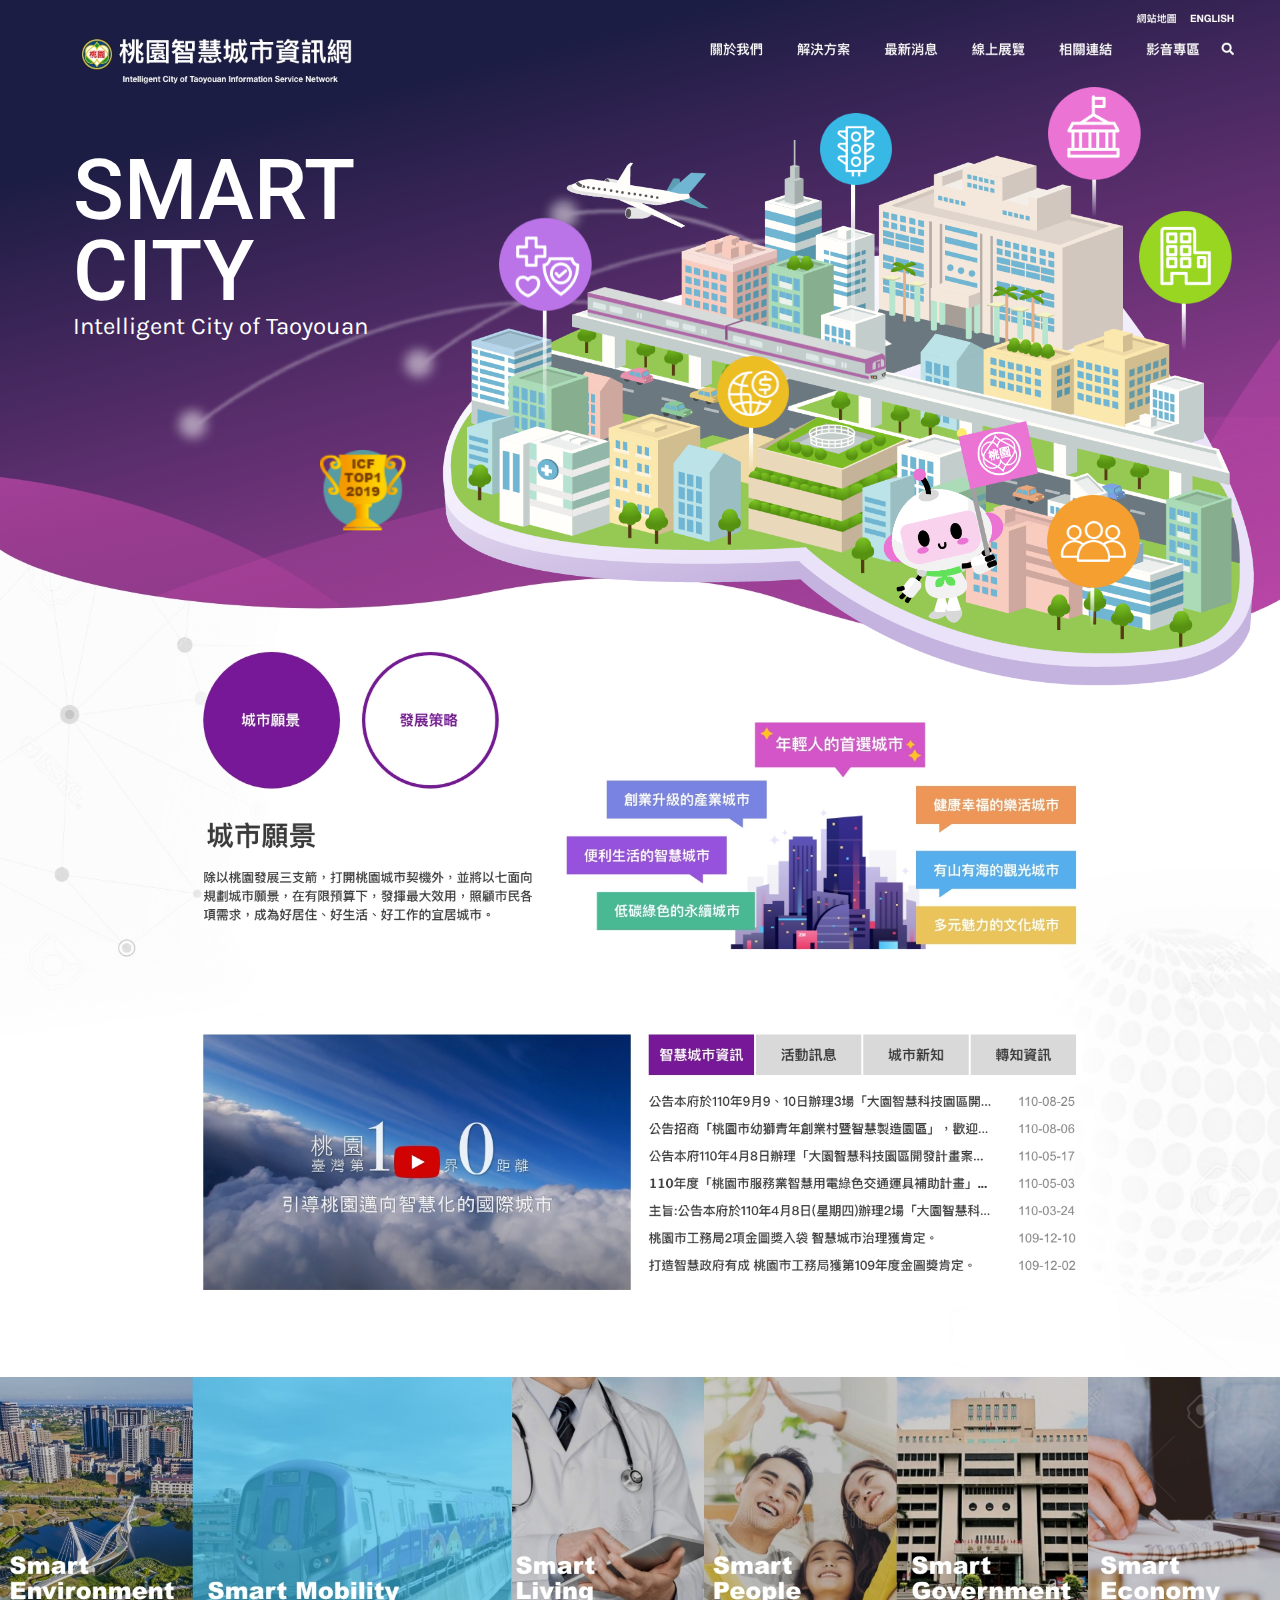
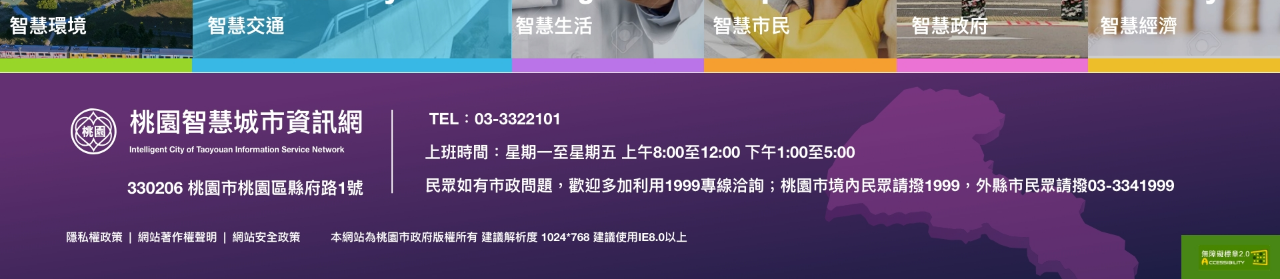
==== commit f3cdcb52: "0908-smartCity-v4" ====
--- a/index.html
+++ b/index.html
@@ -31,7 +31,7 @@
 			<div class="position-relative">
 				<img class="lightLine" src="./img/lightLine-01.png" alt="">
 				<img class="trophy" src="./img/trophy.png" alt="">
-				<img class="city" src="./img/city-11.png" alt="">
+				<img class="city" src="./img/city-03.png" alt="">
 				<img class="MRT opacity" src="./img/MRT-05.png" alt="">
 				<img class="plane" src="./img/plan-04.png" alt="">
 				<!-- rob start -->
@@ -43,12 +43,35 @@
 				<!-- rob end -->
 				<!-- icon start -->
 				<div class="icon">
-					<img class="icon01" src="img/icon01.png" alt="">
-					<img class="icon02" src="img/icon02.png" alt="">
-					<img class="icon03" src="img/icon03.png" alt="">
-					<img class="icon04" src="img/icon04.png" alt="">
-					<img class="icon05" src="img/icon05.png" alt="">
-					<img class="icon06" src="img/icon06.png" alt="">
+					<div class="icon01-w">
+						<img class="icon01" src="img/icon01.png" alt="">
+						<img class="icon-text-01" src="img/icon-text-01.png" alt="">
+					</div>
+					<div class="icon02-w">
+						<img class="icon02" src="img/icon02.png" alt="">
+						<img class="icon-text-02" src="img/icon-text-02.png" alt="">
+					</div>
+					<div class="icon03-w">
+						<img class="icon03" src="img/icon03.png" alt="">
+						<img class="icon-text-03" src="img/icon-text-03.png" alt="">
+					</div>
+					<div class="icon04-w">
+						<img class="icon04" src="img/icon04.png" alt="">
+						<img class="icon-text-04" src="img/icon-text-04.png" alt="">
+					</div>
+					<div class="icon05-w">
+						<img class="icon05" src="img/icon05.png" alt="">
+						<img class="icon-text-05" src="img/icon-text-05.png" alt="">
+					</div>
+					<div class="icon06-w">
+						<img class="icon06" src="img/icon06.png" alt="">
+						<img class="icon-text-06" src="img/icon-text-06.png" alt="">
+					</div>
+					<!-- <img class="icon02" src="img/icon02.png" alt="">
+					<img class="icon03" src="img/icon03.png" alt=""> -->
+					<!-- <img class="icon04" src="img/icon04.png" alt=""> -->
+					<!-- <img class="icon05" src="img/icon05.png" alt="">
+					<img class="icon06" src="img/icon06.png" alt=""> -->
 				</div>
 				<!-- icon end -->
 			</div>
@@ -56,7 +79,7 @@
 		<!-- city end -->
 		<img class="bg" src="./img/indexBack_1.jpg" alt="">
 		<div class="flexd-right-button">
-			<a href="./exhibition.html"><img class="exhibition" src="./img/more-tool-exhibition.png" alt=""></a>
+			<a target="_blank" href="./exhibition.html"><img class="exhibition" src="./img/more-tool-exhibition.png" alt=""></a>
 			<img class="robotMessage-btn" src="./img/more-tool-robot.png" alt="">
 			<img class="robot-plane" src="./img/robotSample.png" alt="">
 		</div>
@@ -90,6 +113,74 @@
 	});
 
 
+	$(".icon01-w").mouseover(function () {
+		$(".icon-text-01").addClass("show");
+		$(".icon-text-01").addClass("icon-animation");
+		// $(".robot-plane").removeClass("show");
+	});
+
+	$(".icon01-w").mouseout(function () {
+		$(".icon-text-01").removeClass("show");
+		// $(".robot-plane").removeClass("show");
+	});
+
+	$(".icon02-w").mouseover(function () {
+		$(".icon-text-02").addClass("show");
+		$(".icon-text-02").addClass("icon-animation");
+		// $(".robot-plane").removeClass("show");
+	});
+
+	$(".icon02-w").mouseout(function () {
+		$(".icon-text-02").removeClass("show");
+		// $(".robot-plane").removeClass("show");
+	});
+
+	$(".icon03-w").mouseover(function () {
+		$(".icon-text-03").addClass("show");
+		$(".icon-text-03").addClass("icon-animation");
+		// $(".robot-plane").removeClass("show");
+	});
+
+	$(".icon03-w").mouseout(function () {
+		$(".icon-text-03").removeClass("show");
+		// $(".robot-plane").removeClass("show");
+	});
+
+	$(".icon04-w").mouseover(function () {
+		$(".icon-text-04").addClass("show");
+		$(".icon-text-04").addClass("icon-animation");
+		// $(".robot-plane").removeClass("show");
+	});
+
+	$(".icon04-w").mouseout(function () {
+		$(".icon-text-04").removeClass("show");
+		// $(".robot-plane").removeClass("show");
+	});
+
+	$(".icon05-w").mouseover(function () {
+		$(".icon-text-05").addClass("show");
+		$(".icon-text-05").addClass("icon-animation");
+		// $(".robot-plane").removeClass("show");
+	});
+
+	$(".icon05-w").mouseout(function () {
+		$(".icon-text-05").removeClass("show");
+		// $(".robot-plane").removeClass("show");
+	});
+
+	$(".icon06-w").mouseover(function () {
+		$(".icon-text-06").addClass("show");
+		$(".icon-text-06").addClass("icon-animation");
+		// $(".robot-plane").removeClass("show");
+	});
+
+	$(".icon06-w").mouseout(function () {
+		$(".icon-text-06").removeClass("show");
+		// $(".robot-plane").removeClass("show");
+	});
+
+
+
 </script>
 
 
--- a/styles/css.css
+++ b/styles/css.css
@@ -89,7 +89,7 @@
 .city-wrap .city {
     position: absolute;
     right: 24px;
-    top: -80px;
+    top: -50px;
     width: 100%;
     z-index: -99;
 }
@@ -137,7 +137,7 @@
     left: 114px;
     top: 148px;
     animation-name: rightMove, bottomMove;
-    animation-duration: 8s;
+    animation-duration: 10s;
     animation-iteration-count: infinite;
     animation-timing-function: ease-in-out;
     transform: scale(0.8, 0.8);
@@ -335,29 +335,77 @@
 /* icon start */
 .icon {
     position: absolute;
-    right: 400px;
+    right: 651px;
     top: 300px;
 }
 
-.icon01 {
-    position: relative;
-    right: -55px;
-    top: -230px;
+.icon01-w,.icon02-w,.icon03-w,.icon04-w,.icon05-w,.icon06-w {
+    position: relative;
+    width: fit-content;
+}
+
+
+.icon01,.icon-text-01 {
+    position: absolute;
+    left: -390px;
+    top: -210px;
     animation: 3s;
-}
-
-.icon01:hover {
-    top: -240px;
+    display: inherit;
+} 
+
+.icon-text-01,.icon-text-04,.icon-text-05,.icon-text-02,.icon-text-06,.icon-text-03 {
+    display: none;
+} 
+
+.icon-animation{
+    -webkit-filter: brightness(110%);
+    /* Safari */
+    filter: brightness(110%);
     transform: scale(1.05);
-}
-
-.icon02 {
-    position: relative;
-    right: -210px;
-    top: -40px;
-    animation: 3s;
-}
-
+    transition: .6;
+    -webkit-transition: .6;
+    -moz-transition: .6;
+    -ms-transition: .6;
+    -o-transition: .6;
+} 
+
+
+
+.icon02,.icon-text-02 {
+    position: absolute;
+    right: 4px;
+    top: -25px;
+} 
+
+.icon03,.icon-text-03 {
+    position: absolute;
+    right: -464px;
+    top: 160px;
+} 
+
+.icon04,.icon-text-04 {
+    position: absolute;
+    right: -133px;
+    top: -350px;
+} 
+
+.icon05,.icon-text-05 {
+    position: absolute;
+    right: -465px;
+    top: -384px;
+} 
+
+.icon06,.icon-text-06 {
+    position: absolute;
+    right: -587px;
+    top: -219px;
+} 
+
+
+
+
+
+/* 
 .icon02:hover {
     top: -50px;
     transform: scale(1.05);
@@ -373,16 +421,16 @@
 .icon03:hover {
     top: 140px;
     transform: scale(1.05);
-}
-
-.icon04 {
+} */
+
+/* .icon04 {
     position: relative;
     right: -103px;
     top: -370px;
     animation: 3s;
-}
-
-.icon04:hover {
+} */
+
+/* .icon04:hover {
     top: -380px;
     transform: scale(1.05);
 }
@@ -409,7 +457,7 @@
 .icon06:hover {
     top: -370px;
     transform: scale(1.05);
-}
+} */
 
 .icon img {
     cursor: pointer;
